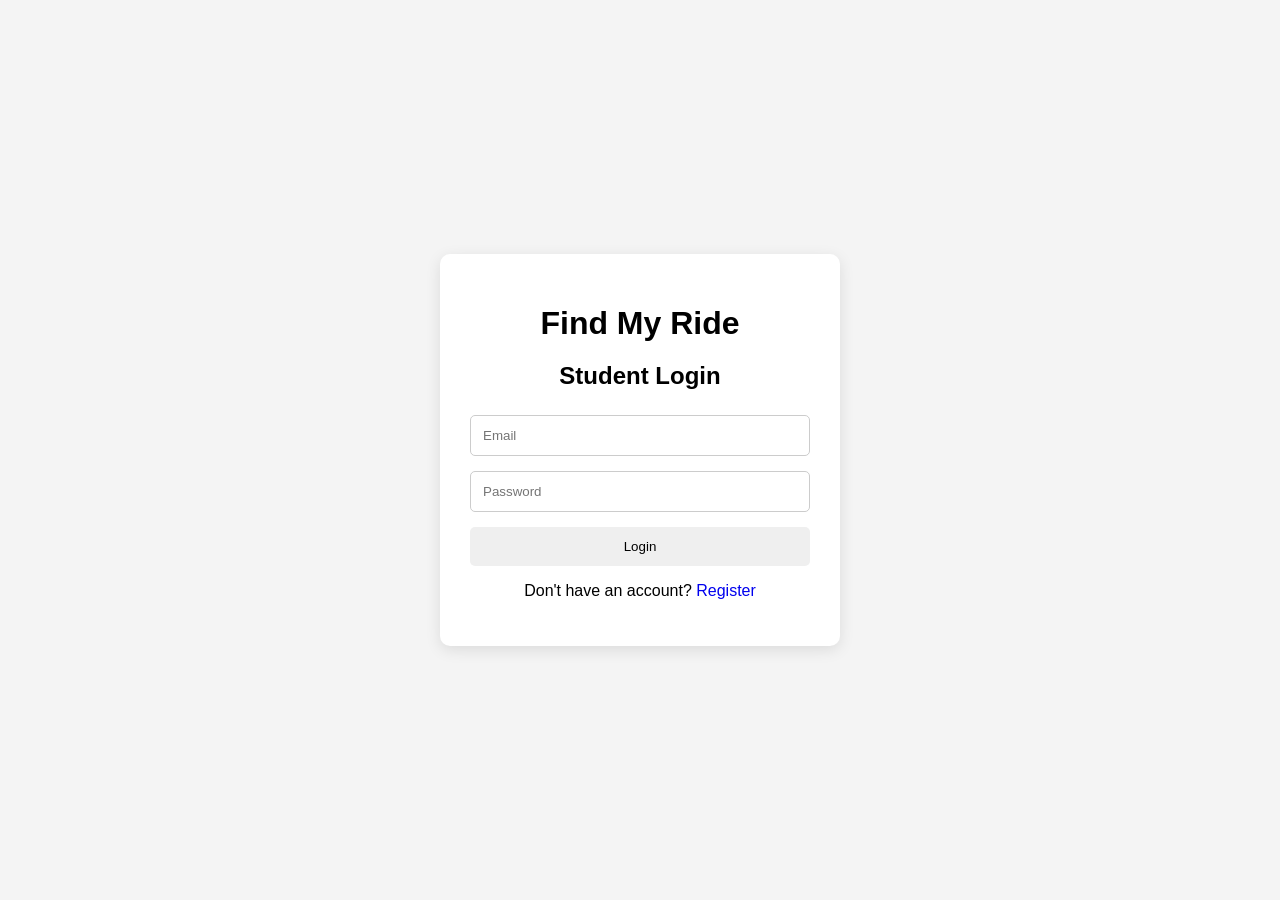
==== frontend/index.html @ b3ebacd4 "finished the frontend image and k8s" ====
<!DOCTYPE html>
<html lang="en">
<head>
    <meta charset="UTF-8">
    <meta name="viewport" content="width=device-width, initial-scale=1.0">

    <title>Find My Ride - Login</title>

    <link rel="stylesheet" href="css/style.css">
</head>

<body>

    <div class="container">

        <h1>Find My Ride</h1>

        <h2>Student Login</h2>

        <form id="loginForm">

            <input
                type="email"
                id="email"
                placeholder="Email"
                required
            >

            <input
                type="password"
                id="password"
                placeholder="Password"
                required
            >

            <button type="submit">
                Login
            </button>

        </form>

        <p id="message"></p>

        <p>
            Don't have an account?
            <a href="register.html">Register</a>
        </p>

    </div>

    <script src="js/auth.js"></script>

</body>
</html>
---- frontend/css/style.css ----
* {
    box-sizing: border-box;
}

body {
    margin: 0;
    font-family: Arial, sans-serif;
    background: #f4f4f4;

    display: flex;
    justify-content: center;
    align-items: center;

    min-height: 100vh;
}

.container {
    width: 400px;
    background: white;

    padding: 30px;
    border-radius: 10px;

    box-shadow: 0 4px 15px rgba(0, 0, 0, 0.1);

    text-align: center;
}

h1 {
    margin-bottom: 10px;
}

h2 {
    margin-bottom: 25px;
}

input {
    width: 100%;

    padding: 12px;
    margin-bottom: 15px;

    border: 1px solid #ccc;
    border-radius: 5px;
}

button {
    width: 100%;

    padding: 12px;

    border: none;
    border-radius: 5px;

    cursor: pointer;
}

button:hover {
    opacity: 0.9;
}

a {
    text-decoration: none;
}
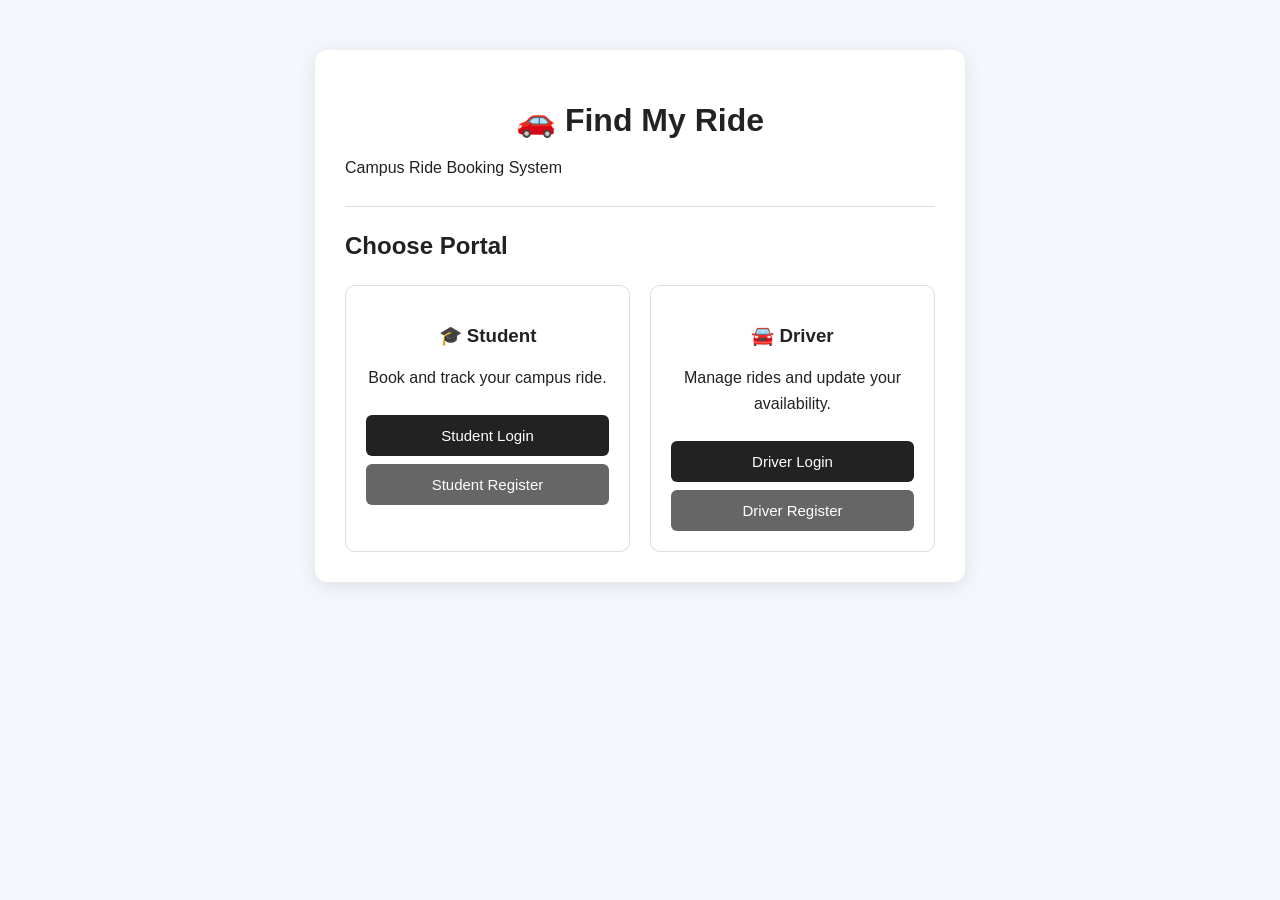
==== commit f2c0e954: "updated the frontend" ====
--- a/frontend/index.html
+++ b/frontend/index.html
@@ -3,52 +3,53 @@
 <head>
     <meta charset="UTF-8">
     <meta name="viewport" content="width=device-width, initial-scale=1.0">
-
-    <title>Find My Ride - Login</title>
-
+    <title>Find My Ride</title>
     <link rel="stylesheet" href="css/style.css">
 </head>
 
 <body>
 
-    <div class="container">
+<div class="container">
 
-        <h1>Find My Ride</h1>
+    <h1>🚗 Find My Ride</h1>
 
-        <h2>Student Login</h2>
+    <p>Campus Ride Booking System</p>
 
-        <form id="loginForm">
+    <hr>
 
-            <input
-                type="email"
-                id="email"
-                placeholder="Email"
-                required
-            >
+    <h2>Choose Portal</h2>
 
-            <input
-                type="password"
-                id="password"
-                placeholder="Password"
-                required
-            >
+    <div class="portal-container">
 
-            <button type="submit">
-                Login
-            </button>
+        <div class="portal-card">
+            <h3>🎓 Student</h3>
+            <p>Book and track your campus ride.</p>
 
-        </form>
+            <a href="login.html">
+                <button>Student Login</button>
+            </a>
 
-        <p id="message"></p>
+            <a href="register.html">
+                <button class="secondary">Student Register</button>
+            </a>
+        </div>
 
-        <p>
-            Don't have an account?
-            <a href="register.html">Register</a>
-        </p>
+        <div class="portal-card">
+            <h3>🚘 Driver</h3>
+            <p>Manage rides and update your availability.</p>
+
+            <a href="driver-login.html">
+                <button>Driver Login</button>
+            </a>
+
+            <a href="driver-register.html">
+                <button class="secondary">Driver Register</button>
+            </a>
+        </div>
 
     </div>
 
-    <script src="js/auth.js"></script>
+</div>
 
 </body>
 </html>
--- a/frontend/css/style.css
+++ b/frontend/css/style.css
@@ -4,61 +4,173 @@
 
 body {
     margin: 0;
+    padding: 0;
+
     font-family: Arial, sans-serif;
-    background: #f4f4f4;
 
-    display: flex;
-    justify-content: center;
-    align-items: center;
+    background: #f4f7fb;
 
-    min-height: 100vh;
+    color: #222;
 }
 
 .container {
-    width: 400px;
+    width: 90%;
+    max-width: 650px;
+
+    margin: 50px auto;
+
+    padding: 30px;
+
     background: white;
 
-    padding: 30px;
+    border-radius: 12px;
+
+    box-shadow:
+        0 4px 20px rgba(0, 0, 0, 0.1);
+}
+
+h1 {
+    text-align: center;
+    margin-bottom: 10px;
+}
+
+h2 {
+    margin-top: 25px;
+}
+
+p {
+    line-height: 1.6;
+}
+
+form {
+    display: flex;
+
+    flex-direction: column;
+
+    gap: 12px;
+}
+
+label {
+    font-weight: bold;
+}
+
+input {
+    padding: 12px;
+
+    border: 1px solid #ccc;
+
+    border-radius: 6px;
+
+    font-size: 15px;
+}
+
+input:focus {
+    outline: none;
+
+    border-color: #333;
+}
+
+button {
+    padding: 12px 18px;
+
+    border: none;
+
+    border-radius: 6px;
+
+    background: #222;
+
+    color: white;
+
+    font-size: 15px;
+
+    cursor: pointer;
+
+    margin-top: 8px;
+}
+
+button:hover {
+    opacity: 0.85;
+}
+
+.secondary {
+    background: #666;
+}
+
+.danger {
+    background: #a00;
+}
+
+a {
+    color: #222;
+
+    font-weight: bold;
+}
+
+hr {
+    margin: 25px 0;
+
+    border: none;
+
+    border-top: 1px solid #ddd;
+}
+
+.portal-container {
+    display: flex;
+
+    gap: 20px;
+
+    margin-top: 25px;
+}
+
+.portal-card {
+    flex: 1;
+
+    padding: 20px;
+
+    border: 1px solid #ddd;
+
     border-radius: 10px;
-
-    box-shadow: 0 4px 15px rgba(0, 0, 0, 0.1);
 
     text-align: center;
 }
 
-h1 {
-    margin-bottom: 10px;
+.portal-card button {
+    width: 100%;
 }
 
-h2 {
-    margin-bottom: 25px;
+.ride-card {
+    margin-top: 20px;
+
+    padding: 20px;
+
+    border-radius: 10px;
+
+    background: #f1f1f1;
+
+    border: 1px solid #ddd;
 }
 
-input {
-    width: 100%;
+#message,
+#driverMessage,
+#rideMessage,
+#availabilityMessage {
+    font-weight: bold;
 
-    padding: 12px;
-    margin-bottom: 15px;
-
-    border: 1px solid #ccc;
-    border-radius: 5px;
+    margin-top: 15px;
 }
 
-button {
-    width: 100%;
+@media (max-width: 600px) {
 
-    padding: 12px;
+    .container {
+        width: 95%;
 
-    border: none;
-    border-radius: 5px;
+        padding: 20px;
 
-    cursor: pointer;
-}
+        margin: 20px auto;
+    }
 
-button:hover {
-    opacity: 0.9;
-}
+    .portal-container {
+        flex-direction: column;
+    }
 
-a {
-    text-decoration: none;
 }
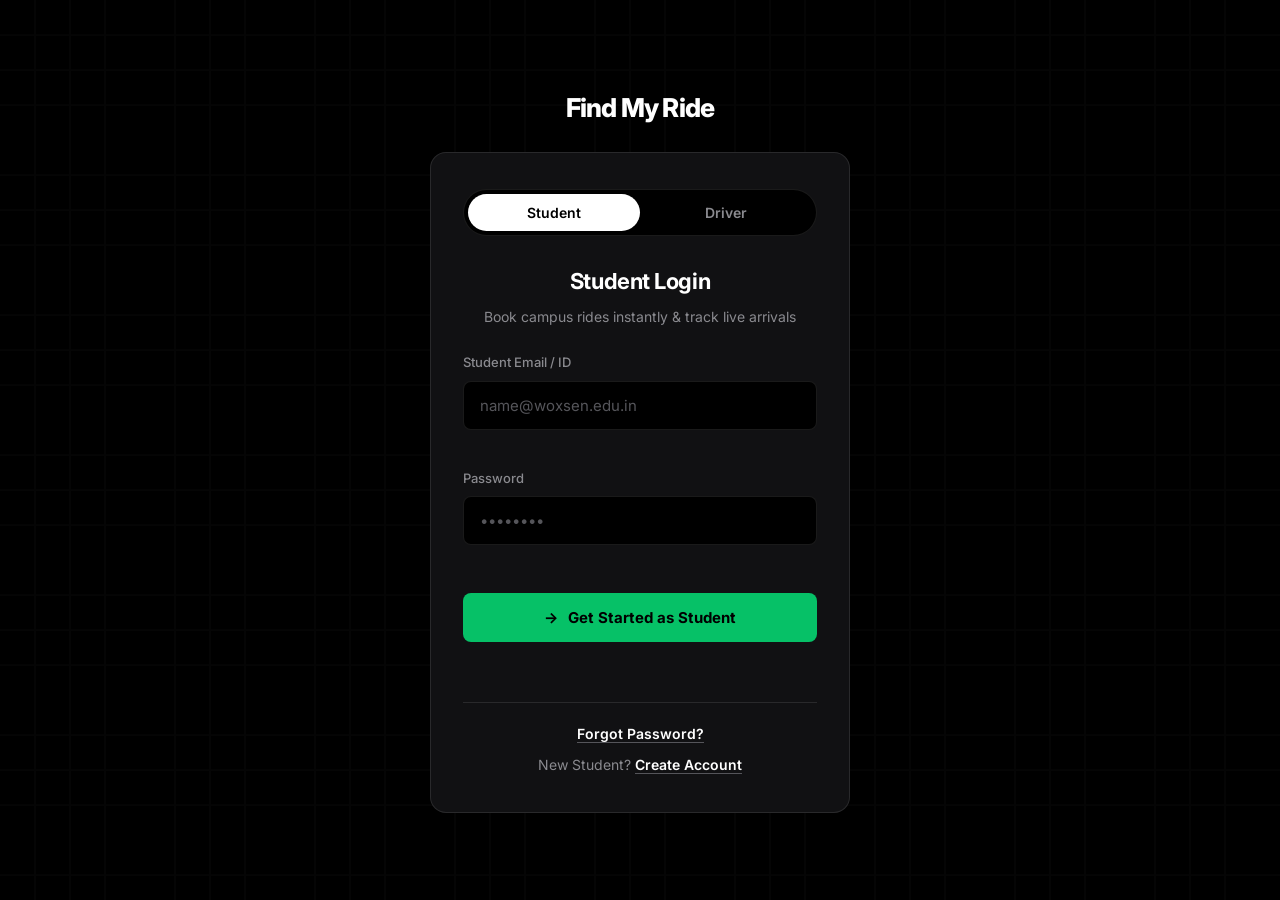
==== commit df04ccb3: "Update Find My Ride codebase: cleaned comments, enhanced UI and backend API" ====
--- a/frontend/index.html
+++ b/frontend/index.html
@@ -1,55 +1,80 @@
 <!DOCTYPE html>
 <html lang="en">
+
 <head>
     <meta charset="UTF-8">
     <meta name="viewport" content="width=device-width, initial-scale=1.0">
-    <title>Find My Ride</title>
+    <title>Find My Ride — Unified Campus Ride Portal</title>
     <link rel="stylesheet" href="css/style.css">
 </head>
 
-<body>
+<body class="unified-portal-body">
 
-<div class="container">
+    <!-- High-Contrast Night City Vector Map Overlay -->
+    <div class="city-map-overlay"></div>
 
-    <h1>🚗 Find My Ride</h1>
+    <!-- BRAND LOGO HEADER -->
+    <header class="portal-brand-header">
+        <a href="index.html" class="brand-logo">
+            <span>Find My Ride</span>
+        </a>
+    </header>
 
-    <p>Campus Ride Booking System</p>
+    <!-- UNIFIED LOGIN CARD -->
+    <main class="unified-auth-card">
 
-    <hr>
-
-    <h2>Choose Portal</h2>
-
-    <div class="portal-container">
-
-        <div class="portal-card">
-            <h3>🎓 Student</h3>
-            <p>Book and track your campus ride.</p>
-
-            <a href="login.html">
-                <button>Student Login</button>
-            </a>
-
-            <a href="register.html">
-                <button class="secondary">Student Register</button>
-            </a>
+        <!-- Segmented Role Controller (Student | Driver) -->
+        <div class="segmented-control-wrapper" id="segmentedTrack">
+            <div class="pill-highlight" id="pillHighlight"></div>
+            <button type="button" class="role-btn active" id="btnRoleStudent" onclick="switchPortalRole('student')">
+                Student
+            </button>
+            <button type="button" class="role-btn" id="btnRoleDriver" onclick="switchPortalRole('driver')">
+                Driver
+            </button>
         </div>
 
-        <div class="portal-card">
-            <h3>🚘 Driver</h3>
-            <p>Manage rides and update your availability.</p>
-
-            <a href="driver-login.html">
-                <button>Driver Login</button>
-            </a>
-
-            <a href="driver-register.html">
-                <button class="secondary">Driver Register</button>
-            </a>
+        <!-- DYNAMIC CARD HEADER -->
+        <div class="portal-card-header">
+            <h1 id="portalTitle">Student Login</h1>
+            <p id="portalSubtitle">Book campus rides instantly & track live arrivals</p>
         </div>
 
-    </div>
+        <!-- DYNAMIC UNIFIED LOGIN FORM -->
+        <form id="unifiedLoginForm">
+            <div class="form-group-uber">
+                <label for="loginUsername" id="userLabel">Student Email / ID</label>
+                <input type="text" id="loginUsername" class="input-uber" placeholder="name@woxsen.edu.in" required autocomplete="username">
+            </div>
 
-</div>
+            <div class="form-group-uber">
+                <label for="loginPassword" id="passLabel">Password</label>
+                <input type="password" id="loginPassword" class="input-uber" placeholder="••••••••" required autocomplete="current-password">
+            </div>
 
+            <button type="submit" id="submitBtn" class="btn-rapido">
+                <span id="submitIcon">→</span>
+                <span id="submitBtnText">Get Started as Student</span>
+            </button>
+        </form>
+
+        <div id="portalMessage" class="form-status-msg"></div>
+
+        <!-- FOOTER LINKS -->
+        <div class="portal-card-footer">
+            <p style="margin-bottom: 8px;">
+                <a href="#" onclick="toast('Please contact campus admin to reset your credentials', 'info'); return false;">Forgot Password?</a>
+            </p>
+            <p id="signupLinkText">
+                New Student? <a href="register.html">Create Account</a>
+            </p>
+        </div>
+
+    </main>
+
+    <script src="js/config.js"></script>
+    <script src="js/app.js"></script>
+    <script src="js/auth.js"></script>
 </body>
+
 </html>
--- a/frontend/css/style.css
+++ b/frontend/css/style.css
@@ -1,176 +1,1164 @@
+@import url('https://fonts.googleapis.com/css2?family=Inter:wght@400;500;600;700;800&display=swap');
+
+:root {
+    
+    --bg-primary: #000000;
+    --bg-secondary: #111113;
+    --bg-card: #111113;
+    --bg-card-hover: #17171a;
+    --bg-input: #000000;
+
+    
+    --border-color: rgba(255, 255, 255, 0.1);
+    --border-highlight: rgba(255, 255, 255, 0.28);
+
+    
+    --accent-primary: #06c167;
+    --accent-primary-hover: #05a85a;
+    --accent-ink: #000000;
+
+    
+    --status-pending: #d97706;
+    --status-accepted: #06c167;
+    --status-completed: #10b981;
+    --status-cancelled: #ef4444;
+
+    
+    --text-main: #ffffff;
+    --text-muted: #8a8a8f;
+    --text-dim: #55555a;
+
+    --font-heading: 'Inter', -apple-system, BlinkMacSystemFont, "Segoe UI", Roboto, sans-serif;
+    --font-body: 'Inter', -apple-system, BlinkMacSystemFont, "Segoe UI", Roboto, sans-serif;
+
+    --radius-sm: 8px;
+    --radius-md: 12px;
+    --radius-lg: 16px;
+    --radius-full: 9999px;
+
+    
+    --shadow-card: none;
+    --backdrop-blur: none;
+}
+
 * {
     box-sizing: border-box;
-}
-
-body {
     margin: 0;
     padding: 0;
-
-    font-family: Arial, sans-serif;
-
-    background: #f4f7fb;
-
-    color: #222;
+    box-shadow: none !important;
+    text-shadow: none !important;
+}
+
+body {
+    font-family: var(--font-body);
+    background-color: var(--bg-primary);
+    color: var(--text-main);
+    min-height: 100vh;
+    line-height: 1.6;
+    overflow-x: hidden;
+    -webkit-font-smoothing: antialiased;
+}
+
+::-webkit-scrollbar {
+    width: 6px;
+    height: 6px;
+}
+
+::-webkit-scrollbar-track {
+    background: var(--bg-primary);
+}
+
+::-webkit-scrollbar-thumb {
+    background: rgba(255, 255, 255, 0.15);
+    border-radius: var(--radius-full);
+}
+
+::-webkit-scrollbar-thumb:hover {
+    background: rgba(255, 255, 255, 0.3);
+}
+
+h1, h2, h3, h4, h5, h6 {
+    font-family: var(--font-heading);
+    font-weight: 700;
+    letter-spacing: -0.02em;
+    color: var(--text-main);
+}
+
+a {
+    color: var(--text-main);
+    text-decoration: none;
+}
+
+*:focus-visible {
+    outline: 2px solid var(--accent-primary);
+    outline-offset: 2px;
+}
+
+.navbar {
+    width: 100%;
+    padding: 18px 40px;
+    background: var(--bg-primary);
+    border-bottom: 1px solid var(--border-color);
+    position: sticky;
+    top: 0;
+    z-index: 1000;
+    display: flex;
+    justify-content: space-between;
+    align-items: center;
+}
+
+.navbar .logo,
+.navbar .brand {
+    font-family: var(--font-heading);
+    font-size: 20px;
+    font-weight: 800;
+    color: var(--text-main);
+    letter-spacing: -0.03em;
+    cursor: pointer;
+}
+
+.nav-actions {
+    display: flex;
+    align-items: center;
+    gap: 16px;
+}
+
+.user-badge {
+    background: var(--bg-secondary);
+    border: 1px solid var(--border-color);
+    padding: 8px 16px;
+    border-radius: var(--radius-full);
+    font-size: 13px;
+    font-weight: 500;
+    color: var(--text-muted);
+}
+
+.user-badge strong {
+    color: var(--text-main);
 }
 
 .container {
-    width: 90%;
-    max-width: 650px;
-
-    margin: 50px auto;
-
-    padding: 30px;
-
-    background: white;
-
+    width: 92%;
+    max-width: 1200px;
+    margin: 36px auto 64px;
+}
+
+.dashboard-container {
+    width: 94%;
+    max-width: 1280px;
+    margin: 36px auto 64px;
+}
+
+.dashboard-header {
+    display: flex;
+    justify-content: space-between;
+    align-items: center;
+    margin-bottom: 32px;
+    flex-wrap: wrap;
+    gap: 20px;
+}
+
+.dashboard-card,
+.portal-card,
+.auth-card {
+    background: var(--bg-secondary);
+    border: 1px solid var(--border-color);
+    border-radius: var(--radius-lg);
+    padding: 32px;
+    margin-bottom: 24px;
+    transition: border-color 0.2s ease;
+}
+
+.dashboard-card:hover,
+.portal-card:hover {
+    border-color: var(--border-highlight);
+}
+
+.section-header {
+    display: flex;
+    justify-content: space-between;
+    align-items: center;
+    margin-bottom: 20px;
+    gap: 16px;
+    flex-wrap: wrap;
+}
+
+.section-header h2 {
+    font-size: 20px;
+    font-weight: 700;
+}
+
+.section-header .subtitle {
+    font-size: 14px;
+    color: var(--text-muted);
+    font-weight: 400;
+}
+
+form {
+    display: flex;
+    flex-direction: column;
+    gap: 18px;
+    text-align: left;
+}
+
+.form-group {
+    display: flex;
+    flex-direction: column;
+    gap: 8px;
+}
+
+label {
+    font-size: 13px;
+    font-weight: 500;
+    color: var(--text-muted);
+}
+
+input,
+select,
+textarea {
+    width: 100%;
+    padding: 14px 16px;
+    background: var(--bg-primary);
+    border: 1px solid var(--border-color);
+    border-radius: var(--radius-sm);
+    font-family: var(--font-body);
+    font-size: 15px;
+    font-weight: 400;
+    color: var(--text-main);
+    transition: border-color 0.2s ease;
+}
+
+input:focus,
+select:focus,
+textarea:focus {
+    outline: none;
+    border-color: var(--accent-primary);
+}
+
+select {
+    cursor: pointer;
+    appearance: none;
+    background-image: url("data:image/svg+xml,%3Csvg xmlns='http://www.w3.org/2000/svg' fill='none' viewBox='0 0 24 24' stroke='%238a8a8f'%3E%3Cpath stroke-linecap='round' stroke-linejoin='round' stroke-width='2' d='M19 9l-7 7-7-7'%3E%3C/path%3E%3C/svg%3E");
+    background-repeat: no-repeat;
+    background-position: right 14px center;
+    background-size: 18px;
+    padding-right: 40px;
+}
+
+select option {
+    background-color: var(--bg-secondary);
+    color: var(--text-main);
+}
+
+textarea {
+    resize: vertical;
+    min-height: 90px;
+}
+
+.input-row {
+    display: grid;
+    grid-template-columns: 1fr 1fr;
+    gap: 16px;
+}
+
+button,
+.btn {
+    display: inline-flex;
+    align-items: center;
+    justify-content: center;
+    gap: 10px;
+    padding: 14px 24px;
+    border: none;
+    border-radius: var(--radius-sm);
+    font-family: var(--font-body);
+    font-size: 15px;
+    font-weight: 700;
+    cursor: pointer;
+    background: var(--accent-primary);
+    color: var(--accent-ink);
+    transition: opacity 0.15s ease;
+    text-decoration: none;
+}
+
+button:hover,
+.btn:hover {
+    opacity: 0.9;
+}
+
+button.primary,
+.btn.primary,
+.btn-rapido {
+    background: var(--accent-primary);
+    color: var(--accent-ink);
+    border: none;
+    font-weight: 700;
+}
+
+button.secondary,
+.btn.secondary {
+    background: transparent;
+    color: var(--text-main);
+    border: 1px solid var(--border-color);
+}
+
+button.secondary:hover,
+.btn.secondary:hover {
+    background: var(--bg-card-hover);
+    border-color: var(--border-highlight);
+}
+
+button.danger,
+.btn.danger {
+    background: transparent;
+    color: var(--status-cancelled);
+    border: 1px solid rgba(239, 68, 68, 0.3);
+}
+
+button.danger:hover,
+.btn.danger:hover {
+    background: rgba(239, 68, 68, 0.1);
+}
+
+button.success,
+.btn.success {
+    background: var(--accent-primary);
+    color: var(--accent-ink);
+}
+
+.small-button,
+button.small-button {
+    padding: 8px 16px;
+    font-size: 13px;
+    border-radius: var(--radius-sm);
+}
+
+.button-row {
+    display: flex;
+    gap: 12px;
+    flex-wrap: wrap;
+}
+
+.preset-section {
+    margin: 16px 0 20px;
+}
+
+.location-presets {
+    display: flex;
+    flex-wrap: wrap;
+    gap: 8px;
+}
+
+.preset-btn {
+    padding: 8px 16px;
+    background: var(--bg-primary);
+    border: 1px solid var(--border-color);
+    border-radius: var(--radius-full);
+    font-size: 13px;
+    font-weight: 500;
+    color: var(--text-muted);
+    cursor: pointer;
+    transition: border-color 0.2s ease, color 0.2s ease;
+}
+
+.preset-btn:hover {
+    border-color: var(--border-highlight);
+    color: var(--text-main);
+}
+
+.preset-btn.active {
+    background: var(--text-main);
+    color: var(--bg-primary);
+    border-color: var(--text-main);
+}
+
+.map-wrapper {
+    position: relative;
+    border-radius: var(--radius-md);
+    overflow: hidden;
+    border: 1px solid var(--border-color);
+    margin-top: 16px;
+}
+
+#leafletMap,
+#driverMap,
+#bookingMap,
+#activeRideMap {
+    width: 100%;
+    height: 360px;
+    background: #000000;
+    z-index: 1;
+}
+
+.leaflet-tile-pane {
+    filter: brightness(0.55) invert(1) contrast(3.2) hue-rotate(200deg) saturate(0.2) brightness(0.65);
+}
+
+.map-overlay-info {
+    position: absolute;
+    bottom: 12px;
+    left: 12px;
+    right: 12px;
+    z-index: 1000;
+    background: #000000;
+    border: 1px solid var(--border-color);
+    padding: 12px 18px;
+    border-radius: var(--radius-sm);
+    display: flex;
+    justify-content: space-between;
+    align-items: center;
+    font-size: 13px;
+    color: var(--text-muted);
+}
+
+.map-overlay-info strong {
+    color: var(--text-main);
+}
+
+.status-badge {
+    display: inline-flex;
+    align-items: center;
+    padding: 6px 14px;
+    border-radius: var(--radius-full);
+    font-size: 12px;
+    font-weight: 600;
+    letter-spacing: 0.03em;
+    border: 1px solid var(--border-color);
+    color: var(--text-muted);
+    background: var(--bg-primary);
+}
+
+.badge-pending {
+    color: var(--status-pending);
+    border-color: rgba(217, 119, 6, 0.35);
+    background: rgba(217, 119, 6, 0.08);
+}
+
+.badge-accepted,
+.badge-started {
+    color: var(--accent-primary);
+    border-color: rgba(6, 193, 103, 0.35);
+    background: rgba(6, 193, 103, 0.08);
+}
+
+.badge-completed {
+    color: var(--status-completed);
+    border-color: rgba(16, 185, 129, 0.35);
+    background: rgba(16, 185, 129, 0.08);
+}
+
+.badge-cancelled {
+    color: var(--status-cancelled);
+    border-color: rgba(239, 68, 68, 0.35);
+    background: rgba(239, 68, 68, 0.08);
+}
+
+.ride-card {
+    background: var(--bg-secondary);
+    border: 1px solid var(--border-color);
+    border-radius: var(--radius-md);
+    padding: 24px;
+    margin-top: 16px;
+    transition: border-color 0.2s ease;
+}
+
+.ride-card:hover {
+    border-color: var(--border-highlight);
+}
+
+.ride-card.active-ride-card {
+    border-color: var(--border-highlight);
+}
+
+.ride-header {
+    display: flex;
+    justify-content: space-between;
+    align-items: center;
+    margin-bottom: 16px;
+    padding-bottom: 14px;
+    border-bottom: 1px solid var(--border-color);
+}
+
+.ride-header h3 {
+    font-size: 18px;
+    font-weight: 700;
+}
+
+.route-flow {
+    display: flex;
+    flex-direction: column;
+    gap: 14px;
+    margin: 16px 0;
+}
+
+.route-step {
+    display: flex;
+    align-items: center;
+    gap: 12px;
+}
+
+.route-label {
+    font-size: 12px;
+    font-weight: 600;
+    color: var(--text-muted);
+    min-width: 90px;
+    text-transform: uppercase;
+    letter-spacing: 0.04em;
+}
+
+.route-details strong {
+    font-size: 15px;
+    color: var(--text-main);
+    font-weight: 600;
+}
+
+.driver-info-box {
+    background: var(--bg-primary);
+    border: 1px solid var(--border-color);
+    border-radius: var(--radius-sm);
+    padding: 18px;
+    margin-top: 16px;
+    display: grid;
+    grid-template-columns: repeat(auto-fit, minmax(180px, 1fr));
+    gap: 14px;
+}
+
+.driver-info-box p {
+    font-size: 14px;
+    color: var(--text-muted);
+}
+
+.driver-info-box strong {
+    color: var(--text-main);
+    display: block;
+    font-size: 12px;
+    text-transform: uppercase;
+    letter-spacing: 0.03em;
+    margin-bottom: 2px;
+}
+
+.empty-state {
+    text-align: center;
+    padding: 48px 24px;
+    color: var(--text-muted);
+}
+
+.empty-state h3 {
+    font-size: 18px;
+    color: var(--text-main);
+    margin-bottom: 8px;
+}
+
+.filter-row {
+    display: flex;
+    gap: 12px;
+    margin-bottom: 24px;
+    flex-wrap: wrap;
+}
+
+.filter-row select,
+.filter-row input {
+    flex: 1;
+    min-width: 160px;
+}
+
+.profile-grid {
+    display: grid;
+    grid-template-columns: repeat(auto-fit, minmax(200px, 1fr));
+    gap: 16px;
+}
+
+.profile-stat {
+    background: var(--bg-primary);
+    border: 1px solid var(--border-color);
+    padding: 16px 20px;
+    border-radius: var(--radius-sm);
+}
+
+.profile-stat strong {
+    font-size: 12px;
+    color: var(--text-muted);
+    display: block;
+    text-transform: uppercase;
+    letter-spacing: 0.03em;
+    margin-bottom: 4px;
+}
+
+.profile-stat p {
+    font-size: 16px;
+    font-weight: 600;
+    color: var(--text-main);
+}
+
+.switch-label {
+    display: inline-flex;
+    align-items: center;
+    gap: 14px;
+    cursor: pointer;
+    font-weight: 600;
+    font-size: 15px;
+}
+
+.switch {
+    position: relative;
+    display: inline-block;
+    width: 52px;
+    height: 28px;
+}
+
+.switch input {
+    opacity: 0;
+    width: 0;
+    height: 0;
+}
+
+.slider {
+    position: absolute;
+    cursor: pointer;
+    top: 0;
+    left: 0;
+    right: 0;
+    bottom: 0;
+    background-color: var(--bg-primary);
+    transition: .25s;
+    border-radius: 34px;
+    border: 1px solid var(--border-color);
+}
+
+.slider:before {
+    position: absolute;
+    content: "";
+    height: 20px;
+    width: 20px;
+    left: 3px;
+    bottom: 3px;
+    background-color: var(--text-muted);
+    transition: .25s;
+    border-radius: 50%;
+}
+
+input:checked + .slider {
+    background-color: var(--bg-primary);
+    border-color: var(--accent-primary);
+}
+
+input:checked + .slider:before {
+    transform: translateX(24px);
+    background-color: var(--accent-primary);
+}
+
+.toast-stack {
+    position: fixed;
+    bottom: 24px;
+    right: 24px;
+    z-index: 9999;
+    display: flex;
+    flex-direction: column;
+    gap: 10px;
+    pointer-events: none;
+}
+
+.toast {
+    background: var(--bg-secondary);
+    border: 1px solid var(--border-color);
+    padding: 14px 20px;
+    border-radius: var(--radius-sm);
+    color: var(--text-main);
+    font-size: 14px;
+    font-weight: 500;
+    display: flex;
+    align-items: center;
+    gap: 12px;
+    min-width: 280px;
+    max-width: 420px;
+    pointer-events: auto;
+}
+
+.toast-dot {
+    width: 8px;
+    height: 8px;
+    border-radius: 50%;
+    background: var(--text-muted);
+}
+
+.toast-dot.success {
+    background: var(--accent-primary);
+}
+
+.toast-dot.error {
+    background: var(--status-cancelled);
+}
+
+.unified-portal-body {
+    background-color: var(--bg-primary);
+    min-height: 100vh;
+    display: flex;
+    flex-direction: column;
+    justify-content: center;
+    align-items: center;
+    position: relative;
+    overflow-x: hidden;
+}
+
+.city-map-overlay {
+    position: fixed;
+    top: 0;
+    left: 0;
+    width: 100vw;
+    height: 100vh;
+    background-image: url("data:image/svg+xml,%3Csvg xmlns='http://www.w3.org/2000/svg' width='120' height='120' viewBox='0 0 120 120'%3E%3Cpath d='M0 30h120M0 60h120M0 90h120M30 0v120M60 0v120M90 0v120' stroke='rgba(255,255,255,0.02)' stroke-width='1.5' fill='none'/%3E%3C/svg%3E");
+    background-size: 140px 140px;
+    z-index: 1;
+    pointer-events: none;
+}
+
+.portal-brand-header {
+    position: relative;
+    z-index: 10;
+    margin-bottom: 24px;
+    text-align: center;
+}
+
+.portal-brand-header .brand-logo {
+    display: inline-flex;
+    align-items: center;
+    font-family: var(--font-heading);
+    font-size: 26px;
+    font-weight: 800;
+    color: var(--text-main);
+    letter-spacing: -0.03em;
+}
+
+.unified-auth-card {
+    position: relative;
+    z-index: 10;
+    width: 100%;
+    max-width: 420px;
+    background: var(--bg-secondary);
+    border: 1px solid var(--border-color);
+    border-radius: var(--radius-lg);
+    padding: 36px 32px;
+}
+
+.segmented-control-wrapper {
+    background: var(--bg-primary);
+    border: 1px solid var(--border-color);
+    border-radius: var(--radius-full);
+    padding: 4px;
+    display: grid;
+    grid-template-columns: 1fr 1fr;
+    position: relative;
+    margin-bottom: 28px;
+}
+
+.segmented-control-wrapper .pill-highlight {
+    position: absolute;
+    top: 4px;
+    bottom: 4px;
+    left: 4px;
+    width: calc(50% - 4px);
+    background: var(--text-main);
+    border-radius: var(--radius-full);
+    transition: transform 0.25s cubic-bezier(0.4, 0, 0.2, 1);
+}
+
+.segmented-control-wrapper.driver-active .pill-highlight {
+    transform: translateX(100%);
+}
+
+.segmented-control-wrapper .role-btn {
+    position: relative;
+    z-index: 2;
+    background: transparent;
+    border: none;
+    outline: none;
+    color: var(--text-muted);
+    font-family: var(--font-heading);
+    font-size: 14px;
+    font-weight: 600;
+    padding: 10px 16px;
+    border-radius: var(--radius-full);
+    cursor: pointer;
+    display: flex;
+    align-items: center;
+    justify-content: center;
+    transition: color 0.25s ease;
+}
+
+.segmented-control-wrapper .role-btn.active {
+    color: var(--bg-primary);
+}
+
+.portal-card-header {
+    text-align: center;
+    margin-bottom: 24px;
+}
+
+.portal-card-header h1 {
+    font-size: 22px;
+    font-weight: 700;
+    color: var(--text-main);
+    margin-bottom: 6px;
+}
+
+.portal-card-header p {
+    font-size: 14px;
+    color: var(--text-muted);
+}
+
+.form-group-uber {
+    margin-bottom: 20px;
+}
+
+.form-group-uber label {
+    display: block;
+    font-size: 13px;
+    font-weight: 500;
+    color: var(--text-muted);
+    margin-bottom: 8px;
+}
+
+.input-uber {
+    width: 100%;
+    background: var(--bg-primary);
+    border: 1px solid var(--border-color);
+    border-radius: var(--radius-sm);
+    padding: 14px 16px;
+    font-family: var(--font-body);
+    font-size: 15px;
+    font-weight: 400;
+    color: var(--text-main);
+    transition: border-color 0.2s ease;
+    outline: none;
+}
+
+.input-uber::placeholder {
+    color: var(--text-dim);
+}
+
+.input-uber:focus {
+    border-color: var(--accent-primary);
+}
+
+.btn-rapido {
+    width: 100%;
+    background: var(--accent-primary);
+    color: var(--accent-ink);
+    font-family: var(--font-heading);
+    font-size: 15px;
+    font-weight: 700;
+    padding: 15px 24px;
+    border: none;
+    border-radius: var(--radius-sm);
+    cursor: pointer;
+    display: flex;
+    align-items: center;
+    justify-content: center;
+    gap: 10px;
+    transition: opacity 0.15s ease;
+    margin-top: 10px;
+}
+
+.btn-rapido:hover {
+    opacity: 0.9;
+}
+
+.portal-card-footer {
+    margin-top: 24px;
+    padding-top: 20px;
+    border-top: 1px solid var(--border-color);
+    text-align: center;
+    font-size: 14px;
+    color: var(--text-muted);
+}
+
+.portal-card-footer a {
+    color: var(--text-main);
+    font-weight: 600;
+    text-decoration: none;
+    border-bottom: 1px solid var(--text-dim);
+}
+
+.portal-card-footer a:hover {
+    border-color: var(--text-main);
+}
+
+.form-status-msg {
+    margin-top: 16px;
+    font-size: 14px;
+    font-weight: 600;
+    text-align: center;
+    min-height: 20px;
+}
+
+@media (max-width: 768px) {
+    .navbar {
+        padding: 16px 20px;
+    }
+
+    .dashboard-container {
+        width: 95%;
+        margin-top: 20px;
+    }
+
+    .dashboard-card,
+    .auth-card {
+        padding: 24px 20px;
+    }
+
+    .input-row {
+        grid-template-columns: 1fr;
+    }
+
+    .toast-stack {
+        left: 20px;
+        right: 20px;
+        bottom: 20px;
+    }
+
+    .toast {
+        min-width: unset;
+        width: 100%;
+    }
+}
+
+.ride-chat-section {
+    margin-top: 20px;
+    background: var(--bg-primary);
+    border: 1px solid var(--border-color);
+    border-radius: var(--radius-sm);
+    padding: 16px;
+}
+
+.ride-chat-header {
+    display: flex;
+    justify-content: space-between;
+    align-items: center;
+    padding-bottom: 10px;
+    margin-bottom: 12px;
+    border-bottom: 1px solid var(--border-color);
+}
+
+.ride-chat-header h4 {
+    font-size: 14px;
+    font-weight: 700;
+    color: var(--text-main);
+    text-transform: uppercase;
+    letter-spacing: 0.03em;
+}
+
+.chat-messages-container {
+    height: 180px;
+    overflow-y: auto;
+    display: flex;
+    flex-direction: column;
+    gap: 8px;
+    padding-right: 6px;
+    margin-bottom: 12px;
+}
+
+.chat-bubble {
+    max-width: 80%;
+    padding: 10px 14px;
     border-radius: 12px;
-
-    box-shadow:
-        0 4px 20px rgba(0, 0, 0, 0.1);
-}
-
-h1 {
-    text-align: center;
-    margin-bottom: 10px;
-}
-
-h2 {
-    margin-top: 25px;
-}
-
-p {
-    line-height: 1.6;
-}
-
-form {
-    display: flex;
-
+    font-size: 13px;
+    line-height: 1.4;
+    word-break: break-word;
+}
+
+.chat-bubble.mine {
+    align-self: flex-end;
+    background: var(--accent-primary);
+    color: var(--accent-ink);
+    border-bottom-right-radius: 2px;
+    font-weight: 500;
+}
+
+.chat-bubble.other {
+    align-self: flex-start;
+    background: var(--bg-secondary);
+    border: 1px solid var(--border-color);
+    color: var(--text-main);
+    border-bottom-left-radius: 2px;
+}
+
+.chat-bubble-sender {
+    font-size: 11px;
+    font-weight: 700;
+    margin-bottom: 3px;
+    opacity: 0.75;
+}
+
+.chat-bubble-time {
+    font-size: 10px;
+    opacity: 0.65;
+    margin-top: 4px;
+    text-align: right;
+}
+
+.chat-input-form {
+    display: flex;
+    gap: 8px;
+}
+
+.chat-input-form input {
+    flex: 1;
+    padding: 10px 14px;
+    font-size: 13px;
+    background: var(--bg-secondary);
+}
+
+.chat-input-form button {
+    padding: 10px 18px;
+    font-size: 13px;
+}
+
+.help-chatbot-fab {
+    position: fixed;
+    bottom: 24px;
+    right: 24px;
+    z-index: 9000;
+    background: var(--accent-primary);
+    color: var(--accent-ink);
+    border: none;
+    border-radius: var(--radius-full);
+    padding: 12px 22px;
+    font-family: var(--font-heading);
+    font-size: 14px;
+    font-weight: 700;
+    cursor: pointer;
+    display: flex;
+    align-items: center;
+    gap: 8px;
+    box-shadow: none;
+    transition: transform 0.15s ease, opacity 0.15s ease;
+}
+
+.help-chatbot-fab:hover {
+    opacity: 0.9;
+    transform: translateY(-2px);
+}
+
+.help-chatbot-window {
+    position: fixed;
+    bottom: 84px;
+    right: 24px;
+    width: 360px;
+    max-width: calc(100vw - 32px);
+    height: 480px;
+    background: var(--bg-secondary);
+    border: 1px solid var(--border-color);
+    border-radius: var(--radius-lg);
+    z-index: 9001;
+    display: flex;
     flex-direction: column;
-
+    overflow: hidden;
+}
+
+.help-chatbot-window.hidden {
+    display: none;
+}
+
+.help-bot-header {
+    padding: 16px 20px;
+    background: var(--bg-primary);
+    border-bottom: 1px solid var(--border-color);
+    display: flex;
+    justify-content: space-between;
+    align-items: center;
+}
+
+.help-bot-header h3 {
+    font-size: 15px;
+    font-weight: 700;
+}
+
+.help-bot-header button {
+    background: transparent;
+    border: none;
+    color: var(--text-muted);
+    font-size: 18px;
+    cursor: pointer;
+    padding: 4px;
+}
+
+.help-bot-header button:hover {
+    color: var(--text-main);
+}
+
+.help-bot-messages {
+    flex: 1;
+    padding: 16px;
+    overflow-y: auto;
+    display: flex;
+    flex-direction: column;
     gap: 12px;
 }
 
-label {
-    font-weight: bold;
-}
-
-input {
-    padding: 12px;
-
-    border: 1px solid #ccc;
-
-    border-radius: 6px;
-
-    font-size: 15px;
-}
-
-input:focus {
-    outline: none;
-
-    border-color: #333;
-}
-
-button {
-    padding: 12px 18px;
-
-    border: none;
-
-    border-radius: 6px;
-
-    background: #222;
-
-    color: white;
-
-    font-size: 15px;
-
+.help-bot-bubble {
+    max-width: 85%;
+    padding: 10px 14px;
+    border-radius: 12px;
+    font-size: 13px;
+    line-height: 1.45;
+}
+
+.help-bot-bubble.bot {
+    align-self: flex-start;
+    background: var(--bg-primary);
+    border: 1px solid var(--border-color);
+    color: var(--text-main);
+    border-bottom-left-radius: 2px;
+}
+
+.help-bot-bubble.user {
+    align-self: flex-end;
+    background: var(--accent-primary);
+    color: var(--accent-ink);
+    border-bottom-right-radius: 2px;
+    font-weight: 500;
+}
+
+.help-bot-chips {
+    padding: 8px 16px;
+    display: flex;
+    gap: 6px;
+    overflow-x: auto;
+    border-top: 1px solid var(--border-color);
+    background: var(--bg-primary);
+}
+
+.help-chip-btn {
+    white-space: nowrap;
+    padding: 5px 12px;
+    background: var(--bg-secondary);
+    border: 1px solid var(--border-color);
+    border-radius: var(--radius-full);
+    font-size: 11px;
+    color: var(--text-muted);
     cursor: pointer;
-
-    margin-top: 8px;
-}
-
-button:hover {
-    opacity: 0.85;
-}
-
-.secondary {
-    background: #666;
-}
-
-.danger {
-    background: #a00;
-}
-
-a {
-    color: #222;
-
-    font-weight: bold;
-}
-
-hr {
-    margin: 25px 0;
-
-    border: none;
-
-    border-top: 1px solid #ddd;
-}
-
-.portal-container {
-    display: flex;
-
-    gap: 20px;
-
-    margin-top: 25px;
-}
-
-.portal-card {
+}
+
+.help-chip-btn:hover {
+    border-color: var(--border-highlight);
+    color: var(--text-main);
+}
+
+.help-bot-input-form {
+    padding: 12px 16px;
+    background: var(--bg-primary);
+    border-top: 1px solid var(--border-color);
+    display: flex;
+    gap: 8px;
+}
+
+.help-bot-input-form input {
     flex: 1;
-
-    padding: 20px;
-
-    border: 1px solid #ddd;
-
-    border-radius: 10px;
-
-    text-align: center;
-}
-
-.portal-card button {
-    width: 100%;
-}
-
-.ride-card {
-    margin-top: 20px;
-
-    padding: 20px;
-
-    border-radius: 10px;
-
-    background: #f1f1f1;
-
-    border: 1px solid #ddd;
-}
-
-#message,
-#driverMessage,
-#rideMessage,
-#availabilityMessage {
-    font-weight: bold;
-
-    margin-top: 15px;
-}
-
-@media (max-width: 600px) {
-
-    .container {
-        width: 95%;
-
-        padding: 20px;
-
-        margin: 20px auto;
-    }
-
-    .portal-container {
-        flex-direction: column;
-    }
-
+    padding: 9px 12px;
+    font-size: 13px;
+    background: var(--bg-secondary);
+}
+
+.help-bot-input-form button {
+    padding: 9px 16px;
+    font-size: 13px;
 }
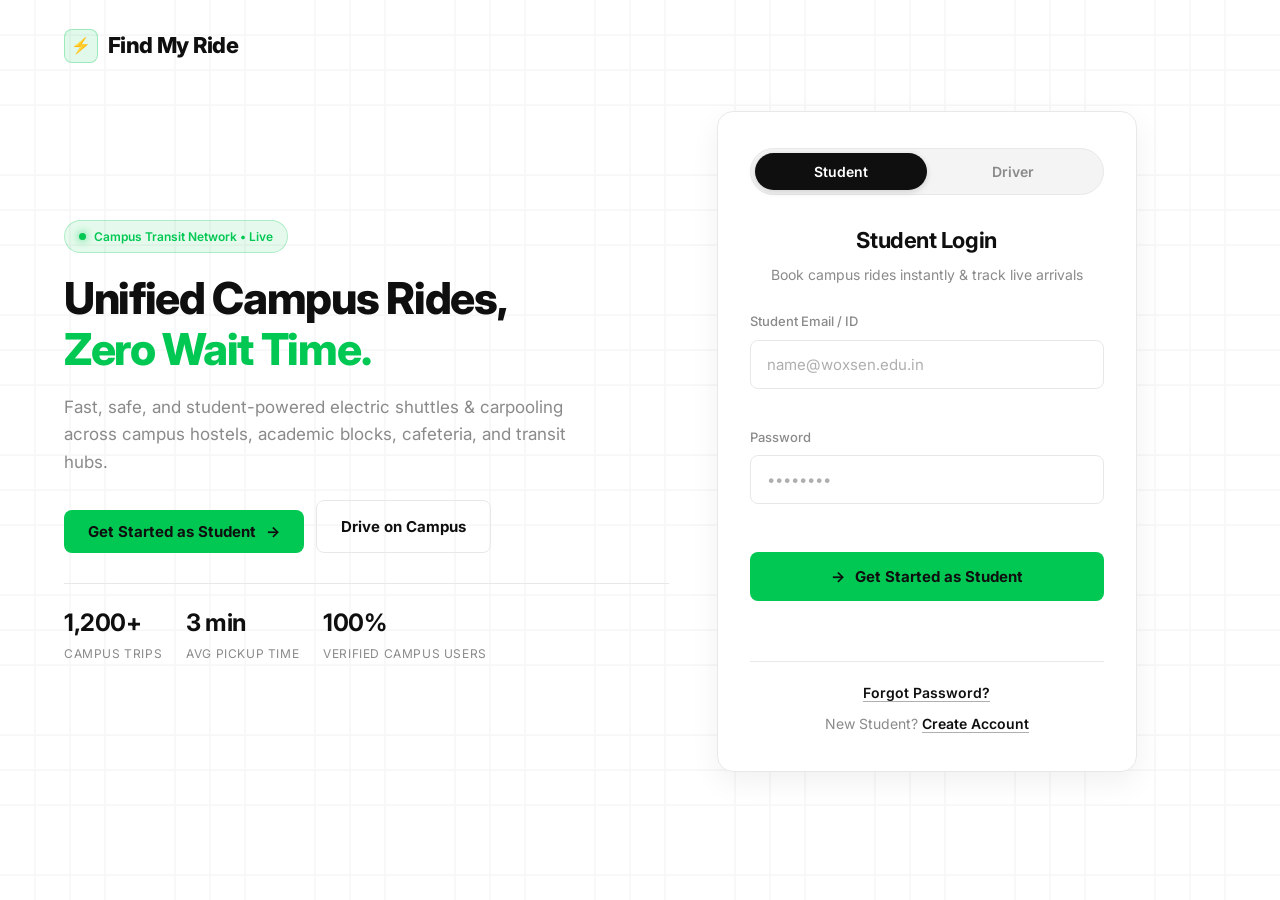
==== commit ad127ce0: "deploying" ====
--- a/frontend/index.html
+++ b/frontend/index.html
@@ -4,7 +4,7 @@
 <head>
     <meta charset="UTF-8">
     <meta name="viewport" content="width=device-width, initial-scale=1.0">
-    <title>Find My Ride — Unified Campus Ride Portal</title>
+    <title>Find My Ride — Fast, Safe Campus Mobility</title>
     <link rel="stylesheet" href="css/style.css">
 </head>
 
@@ -13,68 +13,130 @@
     <!-- High-Contrast Night City Vector Map Overlay -->
     <div class="city-map-overlay"></div>
 
-    <!-- BRAND LOGO HEADER -->
-    <header class="portal-brand-header">
-        <a href="index.html" class="brand-logo">
-            <span>Find My Ride</span>
+    <!-- BRAND LOGO HEADER (NO NAVBAR / NO TABS) -->
+    <header class="portal-brand-header" style="width: 100%; max-width: 1200px; padding: 28px 24px 8px; display: flex; align-items: center; justify-content: flex-start;">
+        <a href="index.html" class="brand-logo" style="display: inline-flex; align-items: center; gap: 10px; text-decoration: none;">
+            <span style="display: inline-flex; align-items: center; justify-content: center; width: 34px; height: 34px; background: rgba(0, 200, 83, 0.12); border: 1px solid rgba(0, 200, 83, 0.3); border-radius: 8px; font-size: 16px;">⚡</span>
+            <span style="font-size: 22px; font-weight: 800; color: var(--text-main); letter-spacing: -0.03em;">Find My Ride</span>
         </a>
     </header>
 
-    <!-- UNIFIED LOGIN CARD -->
-    <main class="unified-auth-card">
+    <!-- MAIN INTERACTIVE CONTENT AREA: HERO CONTEXT BESIDE LOGIN CARD -->
+    <main class="landing-content-area" style="width: 100%; max-width: 1200px; padding: 16px 24px 60px;">
+        <div class="home-layout-grid">
+            
+            <!-- Left Column: Hero Context & Campus Metrics -->
+            <div class="home-hero-content">
+                <div class="hero-pill-badge">
+                    <span class="dot-live"></span>
+                    <span>Campus Transit Network • Live</span>
+                </div>
 
-        <!-- Segmented Role Controller (Student | Driver) -->
-        <div class="segmented-control-wrapper" id="segmentedTrack">
-            <div class="pill-highlight" id="pillHighlight"></div>
-            <button type="button" class="role-btn active" id="btnRoleStudent" onclick="switchPortalRole('student')">
-                Student
-            </button>
-            <button type="button" class="role-btn" id="btnRoleDriver" onclick="switchPortalRole('driver')">
-                Driver
-            </button>
-        </div>
+                <h1>
+                    Unified Campus Rides, <br>
+                    <span class="gradient-text">Zero Wait Time.</span>
+                </h1>
 
-        <!-- DYNAMIC CARD HEADER -->
-        <div class="portal-card-header">
-            <h1 id="portalTitle">Student Login</h1>
-            <p id="portalSubtitle">Book campus rides instantly & track live arrivals</p>
-        </div>
+                <p class="hero-subtitle">
+                    Fast, safe, and student-powered electric shuttles & carpooling across campus hostels, academic blocks, cafeteria, and transit hubs.
+                </p>
 
-        <!-- DYNAMIC UNIFIED LOGIN FORM -->
-        <form id="unifiedLoginForm">
-            <div class="form-group-uber">
-                <label for="loginUsername" id="userLabel">Student Email / ID</label>
-                <input type="text" id="loginUsername" class="input-uber" placeholder="name@woxsen.edu.in" required autocomplete="username">
+                <div style="display: flex; gap: 12px; flex-wrap: wrap; margin-top: 4px;">
+                    <button type="button" class="btn-rapido" style="width: auto; padding: 12px 24px;" onclick="focusLoginCard('student')">
+                        <span>Get Started as Student</span>
+                        <span>→</span>
+                    </button>
+                    <button type="button" class="btn secondary" style="padding: 12px 24px;" onclick="focusLoginCard('driver')">
+                        <span>Drive on Campus</span>
+                    </button>
+                </div>
+
+                <div class="hero-stats-row">
+                    <div class="hero-stat-item">
+                        <h3>1,200+</h3>
+                        <p>Campus Trips</p>
+                    </div>
+                    <div class="hero-stat-item">
+                        <h3>3 min</h3>
+                        <p>Avg Pickup Time</p>
+                    </div>
+                    <div class="hero-stat-item">
+                        <h3>100%</h3>
+                        <p>Verified Campus Users</p>
+                    </div>
+                </div>
             </div>
 
-            <div class="form-group-uber">
-                <label for="loginPassword" id="passLabel">Password</label>
-                <input type="password" id="loginPassword" class="input-uber" placeholder="••••••••" required autocomplete="current-password">
+            <!-- Right Column: Unified Student / Driver Login Card -->
+            <div class="unified-auth-card" id="unifiedAuthCard">
+                <!-- Segmented Role Controller (Student | Driver) -->
+                <div class="segmented-control-wrapper" id="segmentedTrack">
+                    <div class="pill-highlight" id="pillHighlight"></div>
+                    <button type="button" class="role-btn active" id="btnRoleStudent" onclick="switchPortalRole('student')">
+                        Student
+                    </button>
+                    <button type="button" class="role-btn" id="btnRoleDriver" onclick="switchPortalRole('driver')">
+                        Driver
+                    </button>
+                </div>
+
+                <!-- DYNAMIC CARD HEADER -->
+                <div class="portal-card-header">
+                    <h2 id="portalTitle" style="font-size: 22px; margin-bottom: 6px;">Student Login</h2>
+                    <p id="portalSubtitle">Book campus rides instantly & track live arrivals</p>
+                </div>
+
+                <!-- DYNAMIC UNIFIED LOGIN FORM -->
+                <form id="unifiedLoginForm">
+                    <div class="form-group-uber">
+                        <label for="loginUsername" id="userLabel">Student Email / ID</label>
+                        <input type="text" id="loginUsername" class="input-uber" placeholder="name@woxsen.edu.in" required autocomplete="username">
+                    </div>
+
+                    <div class="form-group-uber">
+                        <label for="loginPassword" id="passLabel">Password</label>
+                        <input type="password" id="loginPassword" class="input-uber" placeholder="••••••••" required autocomplete="current-password">
+                    </div>
+
+                    <button type="submit" id="submitBtn" class="btn-rapido">
+                        <span id="submitIcon">→</span>
+                        <span id="submitBtnText">Get Started as Student</span>
+                    </button>
+                </form>
+
+                <div id="portalMessage" class="form-status-msg"></div>
+
+                <!-- FOOTER LINKS -->
+                <div class="portal-card-footer">
+                    <p style="margin-bottom: 8px;">
+                        <a href="#" onclick="toast('Please contact campus admin to reset your credentials', 'info'); return false;">Forgot Password?</a>
+                    </p>
+                    <p id="signupLinkText">
+                        New Student? <a href="register.html">Create Account</a>
+                    </p>
+                </div>
             </div>
 
-            <button type="submit" id="submitBtn" class="btn-rapido">
-                <span id="submitIcon">→</span>
-                <span id="submitBtnText">Get Started as Student</span>
-            </button>
-        </form>
-
-        <div id="portalMessage" class="form-status-msg"></div>
-
-        <!-- FOOTER LINKS -->
-        <div class="portal-card-footer">
-            <p style="margin-bottom: 8px;">
-                <a href="#" onclick="toast('Please contact campus admin to reset your credentials', 'info'); return false;">Forgot Password?</a>
-            </p>
-            <p id="signupLinkText">
-                New Student? <a href="register.html">Create Account</a>
-            </p>
         </div>
-
     </main>
 
+    <!-- SCRIPTS -->
     <script src="js/config.js"></script>
     <script src="js/app.js"></script>
     <script src="js/auth.js"></script>
+
+    <script>
+        function focusLoginCard(role = 'student') {
+            if (typeof switchPortalRole === 'function') {
+                switchPortalRole(role);
+            }
+            const input = document.getElementById('loginUsername');
+            if (input) {
+                input.focus();
+                input.scrollIntoView({ behavior: 'smooth', block: 'center' });
+            }
+        }
+    </script>
 </body>
 
 </html>
--- a/frontend/css/style.css
+++ b/frontend/css/style.css
@@ -1,1164 +1,1986 @@
-@import url('https://fonts.googleapis.com/css2?family=Inter:wght@400;500;600;700;800&display=swap');
-
-:root {
-    
-    --bg-primary: #000000;
-    --bg-secondary: #111113;
-    --bg-card: #111113;
-    --bg-card-hover: #17171a;
-    --bg-input: #000000;
-
-    
-    --border-color: rgba(255, 255, 255, 0.1);
-    --border-highlight: rgba(255, 255, 255, 0.28);
-
-    
-    --accent-primary: #06c167;
-    --accent-primary-hover: #05a85a;
-    --accent-ink: #000000;
-
-    
-    --status-pending: #d97706;
-    --status-accepted: #06c167;
-    --status-completed: #10b981;
-    --status-cancelled: #ef4444;
-
-    
-    --text-main: #ffffff;
-    --text-muted: #8a8a8f;
-    --text-dim: #55555a;
-
-    --font-heading: 'Inter', -apple-system, BlinkMacSystemFont, "Segoe UI", Roboto, sans-serif;
-    --font-body: 'Inter', -apple-system, BlinkMacSystemFont, "Segoe UI", Roboto, sans-serif;
-
-    --radius-sm: 8px;
-    --radius-md: 12px;
-    --radius-lg: 16px;
-    --radius-full: 9999px;
-
-    
-    --shadow-card: none;
-    --backdrop-blur: none;
-}
-
-* {
-    box-sizing: border-box;
-    margin: 0;
-    padding: 0;
-    box-shadow: none !important;
-    text-shadow: none !important;
-}
-
-body {
-    font-family: var(--font-body);
-    background-color: var(--bg-primary);
-    color: var(--text-main);
-    min-height: 100vh;
-    line-height: 1.6;
-    overflow-x: hidden;
-    -webkit-font-smoothing: antialiased;
-}
-
-::-webkit-scrollbar {
-    width: 6px;
-    height: 6px;
-}
-
-::-webkit-scrollbar-track {
-    background: var(--bg-primary);
-}
-
-::-webkit-scrollbar-thumb {
-    background: rgba(255, 255, 255, 0.15);
-    border-radius: var(--radius-full);
-}
-
-::-webkit-scrollbar-thumb:hover {
-    background: rgba(255, 255, 255, 0.3);
-}
-
-h1, h2, h3, h4, h5, h6 {
-    font-family: var(--font-heading);
-    font-weight: 700;
-    letter-spacing: -0.02em;
-    color: var(--text-main);
-}
-
-a {
-    color: var(--text-main);
-    text-decoration: none;
-}
-
-*:focus-visible {
-    outline: 2px solid var(--accent-primary);
-    outline-offset: 2px;
-}
-
-.navbar {
-    width: 100%;
-    padding: 18px 40px;
-    background: var(--bg-primary);
-    border-bottom: 1px solid var(--border-color);
-    position: sticky;
-    top: 0;
-    z-index: 1000;
-    display: flex;
-    justify-content: space-between;
-    align-items: center;
-}
-
-.navbar .logo,
-.navbar .brand {
-    font-family: var(--font-heading);
-    font-size: 20px;
-    font-weight: 800;
-    color: var(--text-main);
-    letter-spacing: -0.03em;
-    cursor: pointer;
-}
-
-.nav-actions {
-    display: flex;
-    align-items: center;
-    gap: 16px;
-}
-
-.user-badge {
-    background: var(--bg-secondary);
-    border: 1px solid var(--border-color);
-    padding: 8px 16px;
-    border-radius: var(--radius-full);
-    font-size: 13px;
-    font-weight: 500;
-    color: var(--text-muted);
-}
-
-.user-badge strong {
-    color: var(--text-main);
-}
-
-.container {
-    width: 92%;
-    max-width: 1200px;
-    margin: 36px auto 64px;
-}
-
-.dashboard-container {
-    width: 94%;
-    max-width: 1280px;
-    margin: 36px auto 64px;
-}
-
-.dashboard-header {
-    display: flex;
-    justify-content: space-between;
-    align-items: center;
-    margin-bottom: 32px;
-    flex-wrap: wrap;
-    gap: 20px;
-}
-
-.dashboard-card,
-.portal-card,
-.auth-card {
-    background: var(--bg-secondary);
-    border: 1px solid var(--border-color);
-    border-radius: var(--radius-lg);
-    padding: 32px;
-    margin-bottom: 24px;
-    transition: border-color 0.2s ease;
-}
-
-.dashboard-card:hover,
-.portal-card:hover {
-    border-color: var(--border-highlight);
-}
-
-.section-header {
-    display: flex;
-    justify-content: space-between;
-    align-items: center;
-    margin-bottom: 20px;
-    gap: 16px;
-    flex-wrap: wrap;
-}
-
-.section-header h2 {
-    font-size: 20px;
-    font-weight: 700;
-}
-
-.section-header .subtitle {
-    font-size: 14px;
-    color: var(--text-muted);
-    font-weight: 400;
-}
-
-form {
-    display: flex;
-    flex-direction: column;
-    gap: 18px;
-    text-align: left;
-}
-
-.form-group {
-    display: flex;
-    flex-direction: column;
-    gap: 8px;
-}
-
-label {
-    font-size: 13px;
-    font-weight: 500;
-    color: var(--text-muted);
-}
-
-input,
-select,
-textarea {
-    width: 100%;
-    padding: 14px 16px;
-    background: var(--bg-primary);
-    border: 1px solid var(--border-color);
-    border-radius: var(--radius-sm);
-    font-family: var(--font-body);
-    font-size: 15px;
-    font-weight: 400;
-    color: var(--text-main);
-    transition: border-color 0.2s ease;
-}
-
-input:focus,
-select:focus,
-textarea:focus {
-    outline: none;
-    border-color: var(--accent-primary);
-}
-
-select {
-    cursor: pointer;
-    appearance: none;
-    background-image: url("data:image/svg+xml,%3Csvg xmlns='http://www.w3.org/2000/svg' fill='none' viewBox='0 0 24 24' stroke='%238a8a8f'%3E%3Cpath stroke-linecap='round' stroke-linejoin='round' stroke-width='2' d='M19 9l-7 7-7-7'%3E%3C/path%3E%3C/svg%3E");
-    background-repeat: no-repeat;
-    background-position: right 14px center;
-    background-size: 18px;
-    padding-right: 40px;
-}
-
-select option {
-    background-color: var(--bg-secondary);
-    color: var(--text-main);
-}
-
-textarea {
-    resize: vertical;
-    min-height: 90px;
-}
-
-.input-row {
-    display: grid;
-    grid-template-columns: 1fr 1fr;
-    gap: 16px;
-}
-
-button,
-.btn {
-    display: inline-flex;
-    align-items: center;
-    justify-content: center;
-    gap: 10px;
-    padding: 14px 24px;
-    border: none;
-    border-radius: var(--radius-sm);
-    font-family: var(--font-body);
-    font-size: 15px;
-    font-weight: 700;
-    cursor: pointer;
-    background: var(--accent-primary);
-    color: var(--accent-ink);
-    transition: opacity 0.15s ease;
-    text-decoration: none;
-}
-
-button:hover,
-.btn:hover {
-    opacity: 0.9;
-}
-
-button.primary,
-.btn.primary,
-.btn-rapido {
-    background: var(--accent-primary);
-    color: var(--accent-ink);
-    border: none;
-    font-weight: 700;
-}
-
-button.secondary,
-.btn.secondary {
-    background: transparent;
-    color: var(--text-main);
-    border: 1px solid var(--border-color);
-}
-
-button.secondary:hover,
-.btn.secondary:hover {
-    background: var(--bg-card-hover);
-    border-color: var(--border-highlight);
-}
-
-button.danger,
-.btn.danger {
-    background: transparent;
-    color: var(--status-cancelled);
-    border: 1px solid rgba(239, 68, 68, 0.3);
-}
-
-button.danger:hover,
-.btn.danger:hover {
-    background: rgba(239, 68, 68, 0.1);
-}
-
-button.success,
-.btn.success {
-    background: var(--accent-primary);
-    color: var(--accent-ink);
-}
-
-.small-button,
-button.small-button {
-    padding: 8px 16px;
-    font-size: 13px;
-    border-radius: var(--radius-sm);
-}
-
-.button-row {
-    display: flex;
-    gap: 12px;
-    flex-wrap: wrap;
-}
-
-.preset-section {
-    margin: 16px 0 20px;
-}
-
-.location-presets {
-    display: flex;
-    flex-wrap: wrap;
-    gap: 8px;
-}
-
-.preset-btn {
-    padding: 8px 16px;
-    background: var(--bg-primary);
-    border: 1px solid var(--border-color);
-    border-radius: var(--radius-full);
-    font-size: 13px;
-    font-weight: 500;
-    color: var(--text-muted);
-    cursor: pointer;
-    transition: border-color 0.2s ease, color 0.2s ease;
-}
-
-.preset-btn:hover {
-    border-color: var(--border-highlight);
-    color: var(--text-main);
-}
-
-.preset-btn.active {
-    background: var(--text-main);
-    color: var(--bg-primary);
-    border-color: var(--text-main);
-}
-
-.map-wrapper {
-    position: relative;
-    border-radius: var(--radius-md);
-    overflow: hidden;
-    border: 1px solid var(--border-color);
-    margin-top: 16px;
-}
-
-#leafletMap,
-#driverMap,
-#bookingMap,
-#activeRideMap {
-    width: 100%;
-    height: 360px;
-    background: #000000;
-    z-index: 1;
-}
-
-.leaflet-tile-pane {
-    filter: brightness(0.55) invert(1) contrast(3.2) hue-rotate(200deg) saturate(0.2) brightness(0.65);
-}
-
-.map-overlay-info {
-    position: absolute;
-    bottom: 12px;
-    left: 12px;
-    right: 12px;
-    z-index: 1000;
-    background: #000000;
-    border: 1px solid var(--border-color);
-    padding: 12px 18px;
-    border-radius: var(--radius-sm);
-    display: flex;
-    justify-content: space-between;
-    align-items: center;
-    font-size: 13px;
-    color: var(--text-muted);
-}
-
-.map-overlay-info strong {
-    color: var(--text-main);
-}
-
-.status-badge {
-    display: inline-flex;
-    align-items: center;
-    padding: 6px 14px;
-    border-radius: var(--radius-full);
-    font-size: 12px;
-    font-weight: 600;
-    letter-spacing: 0.03em;
-    border: 1px solid var(--border-color);
-    color: var(--text-muted);
-    background: var(--bg-primary);
-}
-
-.badge-pending {
-    color: var(--status-pending);
-    border-color: rgba(217, 119, 6, 0.35);
-    background: rgba(217, 119, 6, 0.08);
-}
-
-.badge-accepted,
-.badge-started {
-    color: var(--accent-primary);
-    border-color: rgba(6, 193, 103, 0.35);
-    background: rgba(6, 193, 103, 0.08);
-}
-
-.badge-completed {
-    color: var(--status-completed);
-    border-color: rgba(16, 185, 129, 0.35);
-    background: rgba(16, 185, 129, 0.08);
-}
-
-.badge-cancelled {
-    color: var(--status-cancelled);
-    border-color: rgba(239, 68, 68, 0.35);
-    background: rgba(239, 68, 68, 0.08);
-}
-
-.ride-card {
-    background: var(--bg-secondary);
-    border: 1px solid var(--border-color);
-    border-radius: var(--radius-md);
-    padding: 24px;
-    margin-top: 16px;
-    transition: border-color 0.2s ease;
-}
-
-.ride-card:hover {
-    border-color: var(--border-highlight);
-}
-
-.ride-card.active-ride-card {
-    border-color: var(--border-highlight);
-}
-
-.ride-header {
-    display: flex;
-    justify-content: space-between;
-    align-items: center;
-    margin-bottom: 16px;
-    padding-bottom: 14px;
-    border-bottom: 1px solid var(--border-color);
-}
-
-.ride-header h3 {
-    font-size: 18px;
-    font-weight: 700;
-}
-
-.route-flow {
-    display: flex;
-    flex-direction: column;
-    gap: 14px;
-    margin: 16px 0;
-}
-
-.route-step {
-    display: flex;
-    align-items: center;
-    gap: 12px;
-}
-
-.route-label {
-    font-size: 12px;
-    font-weight: 600;
-    color: var(--text-muted);
-    min-width: 90px;
-    text-transform: uppercase;
-    letter-spacing: 0.04em;
-}
-
-.route-details strong {
-    font-size: 15px;
-    color: var(--text-main);
-    font-weight: 600;
-}
-
-.driver-info-box {
-    background: var(--bg-primary);
-    border: 1px solid var(--border-color);
-    border-radius: var(--radius-sm);
-    padding: 18px;
-    margin-top: 16px;
-    display: grid;
-    grid-template-columns: repeat(auto-fit, minmax(180px, 1fr));
-    gap: 14px;
-}
-
-.driver-info-box p {
-    font-size: 14px;
-    color: var(--text-muted);
-}
-
-.driver-info-box strong {
-    color: var(--text-main);
-    display: block;
-    font-size: 12px;
-    text-transform: uppercase;
-    letter-spacing: 0.03em;
-    margin-bottom: 2px;
-}
-
-.empty-state {
-    text-align: center;
-    padding: 48px 24px;
-    color: var(--text-muted);
-}
-
-.empty-state h3 {
-    font-size: 18px;
-    color: var(--text-main);
-    margin-bottom: 8px;
-}
-
-.filter-row {
-    display: flex;
-    gap: 12px;
-    margin-bottom: 24px;
-    flex-wrap: wrap;
-}
-
-.filter-row select,
-.filter-row input {
-    flex: 1;
-    min-width: 160px;
-}
-
-.profile-grid {
-    display: grid;
-    grid-template-columns: repeat(auto-fit, minmax(200px, 1fr));
-    gap: 16px;
-}
-
-.profile-stat {
-    background: var(--bg-primary);
-    border: 1px solid var(--border-color);
-    padding: 16px 20px;
-    border-radius: var(--radius-sm);
-}
-
-.profile-stat strong {
-    font-size: 12px;
-    color: var(--text-muted);
-    display: block;
-    text-transform: uppercase;
-    letter-spacing: 0.03em;
-    margin-bottom: 4px;
-}
-
-.profile-stat p {
-    font-size: 16px;
-    font-weight: 600;
-    color: var(--text-main);
-}
-
-.switch-label {
-    display: inline-flex;
-    align-items: center;
-    gap: 14px;
-    cursor: pointer;
-    font-weight: 600;
-    font-size: 15px;
-}
-
-.switch {
-    position: relative;
-    display: inline-block;
-    width: 52px;
-    height: 28px;
-}
-
-.switch input {
-    opacity: 0;
-    width: 0;
-    height: 0;
-}
-
-.slider {
-    position: absolute;
-    cursor: pointer;
-    top: 0;
-    left: 0;
-    right: 0;
-    bottom: 0;
-    background-color: var(--bg-primary);
-    transition: .25s;
-    border-radius: 34px;
-    border: 1px solid var(--border-color);
-}
-
-.slider:before {
-    position: absolute;
-    content: "";
-    height: 20px;
-    width: 20px;
-    left: 3px;
-    bottom: 3px;
-    background-color: var(--text-muted);
-    transition: .25s;
-    border-radius: 50%;
-}
-
-input:checked + .slider {
-    background-color: var(--bg-primary);
-    border-color: var(--accent-primary);
-}
-
-input:checked + .slider:before {
-    transform: translateX(24px);
-    background-color: var(--accent-primary);
-}
-
-.toast-stack {
-    position: fixed;
-    bottom: 24px;
-    right: 24px;
-    z-index: 9999;
-    display: flex;
-    flex-direction: column;
-    gap: 10px;
-    pointer-events: none;
-}
-
-.toast {
-    background: var(--bg-secondary);
-    border: 1px solid var(--border-color);
-    padding: 14px 20px;
-    border-radius: var(--radius-sm);
-    color: var(--text-main);
-    font-size: 14px;
-    font-weight: 500;
-    display: flex;
-    align-items: center;
-    gap: 12px;
-    min-width: 280px;
-    max-width: 420px;
-    pointer-events: auto;
-}
-
-.toast-dot {
-    width: 8px;
-    height: 8px;
-    border-radius: 50%;
-    background: var(--text-muted);
-}
-
-.toast-dot.success {
-    background: var(--accent-primary);
-}
-
-.toast-dot.error {
-    background: var(--status-cancelled);
-}
-
-.unified-portal-body {
-    background-color: var(--bg-primary);
-    min-height: 100vh;
-    display: flex;
-    flex-direction: column;
-    justify-content: center;
-    align-items: center;
-    position: relative;
-    overflow-x: hidden;
-}
-
-.city-map-overlay {
-    position: fixed;
-    top: 0;
-    left: 0;
-    width: 100vw;
-    height: 100vh;
-    background-image: url("data:image/svg+xml,%3Csvg xmlns='http://www.w3.org/2000/svg' width='120' height='120' viewBox='0 0 120 120'%3E%3Cpath d='M0 30h120M0 60h120M0 90h120M30 0v120M60 0v120M90 0v120' stroke='rgba(255,255,255,0.02)' stroke-width='1.5' fill='none'/%3E%3C/svg%3E");
-    background-size: 140px 140px;
-    z-index: 1;
-    pointer-events: none;
-}
-
-.portal-brand-header {
-    position: relative;
-    z-index: 10;
-    margin-bottom: 24px;
-    text-align: center;
-}
-
-.portal-brand-header .brand-logo {
-    display: inline-flex;
-    align-items: center;
-    font-family: var(--font-heading);
-    font-size: 26px;
-    font-weight: 800;
-    color: var(--text-main);
-    letter-spacing: -0.03em;
-}
-
-.unified-auth-card {
-    position: relative;
-    z-index: 10;
-    width: 100%;
-    max-width: 420px;
-    background: var(--bg-secondary);
-    border: 1px solid var(--border-color);
-    border-radius: var(--radius-lg);
-    padding: 36px 32px;
-}
-
-.segmented-control-wrapper {
-    background: var(--bg-primary);
-    border: 1px solid var(--border-color);
-    border-radius: var(--radius-full);
-    padding: 4px;
-    display: grid;
-    grid-template-columns: 1fr 1fr;
-    position: relative;
-    margin-bottom: 28px;
-}
-
-.segmented-control-wrapper .pill-highlight {
-    position: absolute;
-    top: 4px;
-    bottom: 4px;
-    left: 4px;
-    width: calc(50% - 4px);
-    background: var(--text-main);
-    border-radius: var(--radius-full);
-    transition: transform 0.25s cubic-bezier(0.4, 0, 0.2, 1);
-}
-
-.segmented-control-wrapper.driver-active .pill-highlight {
-    transform: translateX(100%);
-}
-
-.segmented-control-wrapper .role-btn {
-    position: relative;
-    z-index: 2;
-    background: transparent;
-    border: none;
-    outline: none;
-    color: var(--text-muted);
-    font-family: var(--font-heading);
-    font-size: 14px;
-    font-weight: 600;
-    padding: 10px 16px;
-    border-radius: var(--radius-full);
-    cursor: pointer;
-    display: flex;
-    align-items: center;
-    justify-content: center;
-    transition: color 0.25s ease;
-}
-
-.segmented-control-wrapper .role-btn.active {
-    color: var(--bg-primary);
-}
-
-.portal-card-header {
-    text-align: center;
-    margin-bottom: 24px;
-}
-
-.portal-card-header h1 {
-    font-size: 22px;
-    font-weight: 700;
-    color: var(--text-main);
-    margin-bottom: 6px;
-}
-
-.portal-card-header p {
-    font-size: 14px;
-    color: var(--text-muted);
-}
-
-.form-group-uber {
-    margin-bottom: 20px;
-}
-
-.form-group-uber label {
-    display: block;
-    font-size: 13px;
-    font-weight: 500;
-    color: var(--text-muted);
-    margin-bottom: 8px;
-}
-
-.input-uber {
-    width: 100%;
-    background: var(--bg-primary);
-    border: 1px solid var(--border-color);
-    border-radius: var(--radius-sm);
-    padding: 14px 16px;
-    font-family: var(--font-body);
-    font-size: 15px;
-    font-weight: 400;
-    color: var(--text-main);
-    transition: border-color 0.2s ease;
-    outline: none;
-}
-
-.input-uber::placeholder {
-    color: var(--text-dim);
-}
-
-.input-uber:focus {
-    border-color: var(--accent-primary);
-}
-
-.btn-rapido {
-    width: 100%;
-    background: var(--accent-primary);
-    color: var(--accent-ink);
-    font-family: var(--font-heading);
-    font-size: 15px;
-    font-weight: 700;
-    padding: 15px 24px;
-    border: none;
-    border-radius: var(--radius-sm);
-    cursor: pointer;
-    display: flex;
-    align-items: center;
-    justify-content: center;
-    gap: 10px;
-    transition: opacity 0.15s ease;
-    margin-top: 10px;
-}
-
-.btn-rapido:hover {
-    opacity: 0.9;
-}
-
-.portal-card-footer {
-    margin-top: 24px;
-    padding-top: 20px;
-    border-top: 1px solid var(--border-color);
-    text-align: center;
-    font-size: 14px;
-    color: var(--text-muted);
-}
-
-.portal-card-footer a {
-    color: var(--text-main);
-    font-weight: 600;
-    text-decoration: none;
-    border-bottom: 1px solid var(--text-dim);
-}
-
-.portal-card-footer a:hover {
-    border-color: var(--text-main);
-}
-
-.form-status-msg {
-    margin-top: 16px;
-    font-size: 14px;
-    font-weight: 600;
-    text-align: center;
-    min-height: 20px;
-}
-
-@media (max-width: 768px) {
-    .navbar {
-        padding: 16px 20px;
-    }
-
-    .dashboard-container {
-        width: 95%;
-        margin-top: 20px;
-    }
-
-    .dashboard-card,
-    .auth-card {
-        padding: 24px 20px;
-    }
-
-    .input-row {
-        grid-template-columns: 1fr;
-    }
-
-    .toast-stack {
-        left: 20px;
-        right: 20px;
-        bottom: 20px;
-    }
-
-    .toast {
-        min-width: unset;
-        width: 100%;
-    }
-}
-
-.ride-chat-section {
-    margin-top: 20px;
-    background: var(--bg-primary);
-    border: 1px solid var(--border-color);
-    border-radius: var(--radius-sm);
-    padding: 16px;
-}
-
-.ride-chat-header {
-    display: flex;
-    justify-content: space-between;
-    align-items: center;
-    padding-bottom: 10px;
-    margin-bottom: 12px;
-    border-bottom: 1px solid var(--border-color);
-}
-
-.ride-chat-header h4 {
-    font-size: 14px;
-    font-weight: 700;
-    color: var(--text-main);
-    text-transform: uppercase;
-    letter-spacing: 0.03em;
-}
-
-.chat-messages-container {
-    height: 180px;
-    overflow-y: auto;
-    display: flex;
-    flex-direction: column;
-    gap: 8px;
-    padding-right: 6px;
-    margin-bottom: 12px;
-}
-
-.chat-bubble {
-    max-width: 80%;
-    padding: 10px 14px;
-    border-radius: 12px;
-    font-size: 13px;
-    line-height: 1.4;
-    word-break: break-word;
-}
-
-.chat-bubble.mine {
-    align-self: flex-end;
-    background: var(--accent-primary);
-    color: var(--accent-ink);
-    border-bottom-right-radius: 2px;
-    font-weight: 500;
-}
-
-.chat-bubble.other {
-    align-self: flex-start;
-    background: var(--bg-secondary);
-    border: 1px solid var(--border-color);
-    color: var(--text-main);
-    border-bottom-left-radius: 2px;
-}
-
-.chat-bubble-sender {
-    font-size: 11px;
-    font-weight: 700;
-    margin-bottom: 3px;
-    opacity: 0.75;
-}
-
-.chat-bubble-time {
-    font-size: 10px;
-    opacity: 0.65;
-    margin-top: 4px;
-    text-align: right;
-}
-
-.chat-input-form {
-    display: flex;
-    gap: 8px;
-}
-
-.chat-input-form input {
-    flex: 1;
-    padding: 10px 14px;
-    font-size: 13px;
-    background: var(--bg-secondary);
-}
-
-.chat-input-form button {
-    padding: 10px 18px;
-    font-size: 13px;
-}
-
-.help-chatbot-fab {
-    position: fixed;
-    bottom: 24px;
-    right: 24px;
-    z-index: 9000;
-    background: var(--accent-primary);
-    color: var(--accent-ink);
-    border: none;
-    border-radius: var(--radius-full);
-    padding: 12px 22px;
-    font-family: var(--font-heading);
-    font-size: 14px;
-    font-weight: 700;
-    cursor: pointer;
-    display: flex;
-    align-items: center;
-    gap: 8px;
-    box-shadow: none;
-    transition: transform 0.15s ease, opacity 0.15s ease;
-}
-
-.help-chatbot-fab:hover {
-    opacity: 0.9;
-    transform: translateY(-2px);
-}
-
-.help-chatbot-window {
-    position: fixed;
-    bottom: 84px;
-    right: 24px;
-    width: 360px;
-    max-width: calc(100vw - 32px);
-    height: 480px;
-    background: var(--bg-secondary);
-    border: 1px solid var(--border-color);
-    border-radius: var(--radius-lg);
-    z-index: 9001;
-    display: flex;
-    flex-direction: column;
-    overflow: hidden;
-}
-
-.help-chatbot-window.hidden {
-    display: none;
-}
-
-.help-bot-header {
-    padding: 16px 20px;
-    background: var(--bg-primary);
-    border-bottom: 1px solid var(--border-color);
-    display: flex;
-    justify-content: space-between;
-    align-items: center;
-}
-
-.help-bot-header h3 {
-    font-size: 15px;
-    font-weight: 700;
-}
-
-.help-bot-header button {
-    background: transparent;
-    border: none;
-    color: var(--text-muted);
-    font-size: 18px;
-    cursor: pointer;
-    padding: 4px;
-}
-
-.help-bot-header button:hover {
-    color: var(--text-main);
-}
-
-.help-bot-messages {
-    flex: 1;
-    padding: 16px;
-    overflow-y: auto;
-    display: flex;
-    flex-direction: column;
-    gap: 12px;
-}
-
-.help-bot-bubble {
-    max-width: 85%;
-    padding: 10px 14px;
-    border-radius: 12px;
-    font-size: 13px;
-    line-height: 1.45;
-}
-
-.help-bot-bubble.bot {
-    align-self: flex-start;
-    background: var(--bg-primary);
-    border: 1px solid var(--border-color);
-    color: var(--text-main);
-    border-bottom-left-radius: 2px;
-}
-
-.help-bot-bubble.user {
-    align-self: flex-end;
-    background: var(--accent-primary);
-    color: var(--accent-ink);
-    border-bottom-right-radius: 2px;
-    font-weight: 500;
-}
-
-.help-bot-chips {
-    padding: 8px 16px;
-    display: flex;
-    gap: 6px;
-    overflow-x: auto;
-    border-top: 1px solid var(--border-color);
-    background: var(--bg-primary);
-}
-
-.help-chip-btn {
-    white-space: nowrap;
-    padding: 5px 12px;
-    background: var(--bg-secondary);
-    border: 1px solid var(--border-color);
-    border-radius: var(--radius-full);
-    font-size: 11px;
-    color: var(--text-muted);
-    cursor: pointer;
-}
-
-.help-chip-btn:hover {
-    border-color: var(--border-highlight);
-    color: var(--text-main);
-}
-
-.help-bot-input-form {
-    padding: 12px 16px;
-    background: var(--bg-primary);
-    border-top: 1px solid var(--border-color);
-    display: flex;
-    gap: 8px;
-}
-
-.help-bot-input-form input {
-    flex: 1;
-    padding: 9px 12px;
-    font-size: 13px;
-    background: var(--bg-secondary);
-}
-
-.help-bot-input-form button {
-    padding: 9px 16px;
-    font-size: 13px;
-}+@import url('https://fonts.googleapis.com/css2?family=Inter:wght@400;500;600;700;800&display=swap');
+
+:root {
+    /* Background: #FFFFFF */
+    --bg-primary: #FFFFFF;
+    --bg-secondary: #FAFAFA;
+    --bg-card: #FFFFFF;
+    --bg-card-hover: #F5F5F7;
+    --bg-input: #FFFFFF;
+
+    /* Subtle borders */
+    --border-color: #E8E8E8;
+    --border-highlight: #C5C5C5;
+
+    /* Accent (CTA/buttons only): #00C853 (single green) */
+    --accent-primary: #00C853;
+    --accent-primary-hover: #00B248;
+    --accent-ink: #0F0F0F;
+
+    /* Statuses: Single green #00C853 for ride available/confirmed */
+    --status-pending: #8A8A8A;
+    --status-accepted: #00C853;
+    --status-completed: #00C853;
+    --status-cancelled: #E53935;
+
+    /* Primary/Text: #0F0F0F (near-black), Muted: #8A8A8A (grey) */
+    --text-main: #0F0F0F;
+    --text-muted: #8A8A8A;
+    --text-dim: #AFAFAF;
+
+    --font-heading: 'Inter', -apple-system, BlinkMacSystemFont, "Segoe UI", Roboto, sans-serif;
+    --font-body: 'Inter', -apple-system, BlinkMacSystemFont, "Segoe UI", Roboto, sans-serif;
+
+    --radius-sm: 8px;
+    --radius-md: 12px;
+    --radius-lg: 16px;
+    --radius-full: 9999px;
+
+    --shadow-card: 0 2px 10px rgba(15, 15, 15, 0.05);
+    --backdrop-blur: blur(12px);
+}
+
+* {
+    box-sizing: border-box;
+    margin: 0;
+    padding: 0;
+}
+
+body {
+    font-family: var(--font-body);
+    background-color: var(--bg-primary);
+    color: var(--text-main);
+    min-height: 100vh;
+    line-height: 1.6;
+    overflow-x: hidden;
+    -webkit-font-smoothing: antialiased;
+}
+
+::-webkit-scrollbar {
+    width: 6px;
+    height: 6px;
+}
+
+::-webkit-scrollbar-track {
+    background: var(--bg-primary);
+}
+
+::-webkit-scrollbar-thumb {
+    background: #E0E0E0;
+    border-radius: var(--radius-full);
+}
+
+::-webkit-scrollbar-thumb:hover {
+    background: var(--text-muted);
+}
+
+h1, h2, h3, h4, h5, h6 {
+    font-family: var(--font-heading);
+    font-weight: 700;
+    letter-spacing: -0.02em;
+    color: var(--text-main);
+}
+
+a {
+    color: var(--text-main);
+    text-decoration: none;
+}
+
+*:focus-visible {
+    outline: 2px solid var(--accent-primary);
+    outline-offset: 2px;
+}
+
+.navbar {
+    width: 100%;
+    padding: 18px 40px;
+    background: var(--bg-primary);
+    border-bottom: 1px solid var(--border-color);
+    position: sticky;
+    top: 0;
+    z-index: 1000;
+    display: flex;
+    justify-content: space-between;
+    align-items: center;
+}
+
+.navbar .logo,
+.navbar .brand {
+    font-family: var(--font-heading);
+    font-size: 20px;
+    font-weight: 800;
+    color: var(--text-main);
+    letter-spacing: -0.03em;
+    cursor: pointer;
+}
+
+.nav-actions {
+    display: flex;
+    align-items: center;
+    gap: 16px;
+}
+
+.user-badge {
+    background: var(--bg-secondary);
+    border: 1px solid var(--border-color);
+    padding: 8px 16px;
+    border-radius: var(--radius-full);
+    font-size: 13px;
+    font-weight: 500;
+    color: var(--text-muted);
+}
+
+.user-badge strong {
+    color: var(--text-main);
+}
+
+.container {
+    width: 92%;
+    max-width: 1200px;
+    margin: 36px auto 64px;
+}
+
+.dashboard-container {
+    width: 94%;
+    max-width: 1280px;
+    margin: 36px auto 64px;
+}
+
+.dashboard-header {
+    display: flex;
+    justify-content: space-between;
+    align-items: center;
+    margin-bottom: 32px;
+    flex-wrap: wrap;
+    gap: 20px;
+}
+
+.dashboard-card,
+.portal-card,
+.auth-card {
+    background: var(--bg-secondary);
+    border: 1px solid var(--border-color);
+    border-radius: var(--radius-lg);
+    padding: 32px;
+    margin-bottom: 24px;
+    transition: border-color 0.2s ease;
+}
+
+.dashboard-card:hover,
+.portal-card:hover {
+    border-color: var(--border-highlight);
+}
+
+.section-header {
+    display: flex;
+    justify-content: space-between;
+    align-items: center;
+    margin-bottom: 20px;
+    gap: 16px;
+    flex-wrap: wrap;
+}
+
+.section-header h2 {
+    font-size: 20px;
+    font-weight: 700;
+}
+
+.section-header .subtitle {
+    font-size: 14px;
+    color: var(--text-muted);
+    font-weight: 400;
+}
+
+form {
+    display: flex;
+    flex-direction: column;
+    gap: 18px;
+    text-align: left;
+}
+
+.form-group {
+    display: flex;
+    flex-direction: column;
+    gap: 8px;
+}
+
+label {
+    font-size: 13px;
+    font-weight: 500;
+    color: var(--text-muted);
+}
+
+input,
+select,
+textarea {
+    width: 100%;
+    padding: 14px 16px;
+    background: var(--bg-primary);
+    border: 1px solid var(--border-color);
+    border-radius: var(--radius-sm);
+    font-family: var(--font-body);
+    font-size: 15px;
+    font-weight: 400;
+    color: var(--text-main);
+    transition: border-color 0.2s ease;
+}
+
+input:focus,
+select:focus,
+textarea:focus {
+    outline: none;
+    border-color: var(--accent-primary);
+}
+
+select {
+    cursor: pointer;
+    appearance: none;
+    background-image: url("data:image/svg+xml,%3Csvg xmlns='http://www.w3.org/2000/svg' fill='none' viewBox='0 0 24 24' stroke='%238a8a8f'%3E%3Cpath stroke-linecap='round' stroke-linejoin='round' stroke-width='2' d='M19 9l-7 7-7-7'%3E%3C/path%3E%3C/svg%3E");
+    background-repeat: no-repeat;
+    background-position: right 14px center;
+    background-size: 18px;
+    padding-right: 40px;
+}
+
+select option {
+    background-color: var(--bg-secondary);
+    color: var(--text-main);
+}
+
+textarea {
+    resize: vertical;
+    min-height: 90px;
+}
+
+.input-row {
+    display: grid;
+    grid-template-columns: 1fr 1fr;
+    gap: 16px;
+}
+
+button,
+.btn {
+    display: inline-flex;
+    align-items: center;
+    justify-content: center;
+    gap: 10px;
+    padding: 14px 24px;
+    border: none;
+    border-radius: var(--radius-sm);
+    font-family: var(--font-body);
+    font-size: 15px;
+    font-weight: 700;
+    cursor: pointer;
+    background: var(--accent-primary);
+    color: var(--accent-ink);
+    transition: opacity 0.15s ease;
+    text-decoration: none;
+}
+
+button:hover,
+.btn:hover {
+    opacity: 0.9;
+}
+
+button.primary,
+.btn.primary,
+.btn-rapido {
+    background: var(--accent-primary);
+    color: var(--accent-ink);
+    border: none;
+    font-weight: 700;
+}
+
+button.secondary,
+.btn.secondary {
+    background: transparent;
+    color: var(--text-main);
+    border: 1px solid var(--border-color);
+}
+
+button.secondary:hover,
+.btn.secondary:hover {
+    background: var(--bg-card-hover);
+    border-color: var(--border-highlight);
+}
+
+button.danger,
+.btn.danger {
+    background: transparent;
+    color: var(--status-cancelled);
+    border: 1px solid rgba(239, 68, 68, 0.3);
+}
+
+button.danger:hover,
+.btn.danger:hover {
+    background: rgba(239, 68, 68, 0.1);
+}
+
+button.success,
+.btn.success {
+    background: var(--accent-primary);
+    color: var(--accent-ink);
+}
+
+.small-button,
+button.small-button {
+    padding: 8px 16px;
+    font-size: 13px;
+    border-radius: var(--radius-sm);
+}
+
+.button-row {
+    display: flex;
+    gap: 12px;
+    flex-wrap: wrap;
+}
+
+.preset-section {
+    margin: 16px 0 20px;
+}
+
+.location-presets {
+    display: flex;
+    flex-wrap: wrap;
+    gap: 8px;
+}
+
+.preset-btn {
+    padding: 8px 16px;
+    background: var(--bg-primary);
+    border: 1px solid var(--border-color);
+    border-radius: var(--radius-full);
+    font-size: 13px;
+    font-weight: 500;
+    color: var(--text-muted);
+    cursor: pointer;
+    transition: border-color 0.2s ease, color 0.2s ease;
+}
+
+.preset-btn:hover {
+    border-color: var(--border-highlight);
+    color: var(--text-main);
+}
+
+.preset-btn.active {
+    background: var(--text-main);
+    color: var(--bg-primary);
+    border-color: var(--text-main);
+}
+
+.map-wrapper {
+    position: relative;
+    border-radius: var(--radius-md);
+    overflow: hidden;
+    border: 1px solid var(--border-color);
+    margin-top: 16px;
+}
+
+#leafletMap,
+#driverMap,
+#bookingMap,
+#activeRideMap {
+    width: 100%;
+    height: 360px;
+    background: var(--bg-secondary);
+    z-index: 1;
+}
+
+.leaflet-tile-pane {
+    filter: saturate(0.85) contrast(1.02);
+}
+
+.map-overlay-info {
+    position: absolute;
+    bottom: 12px;
+    left: 12px;
+    right: 12px;
+    z-index: 1000;
+    background: rgba(255, 255, 255, 0.94);
+    backdrop-filter: blur(10px);
+    border: 1px solid var(--border-color);
+    padding: 12px 18px;
+    border-radius: var(--radius-sm);
+    display: flex;
+    justify-content: space-between;
+    align-items: center;
+    font-size: 13px;
+    color: var(--text-muted);
+    box-shadow: 0 4px 14px rgba(15, 15, 15, 0.08);
+}
+
+.map-overlay-info strong {
+    color: var(--text-main);
+}
+
+.status-badge {
+    display: inline-flex;
+    align-items: center;
+    padding: 6px 14px;
+    border-radius: var(--radius-full);
+    font-size: 12px;
+    font-weight: 600;
+    letter-spacing: 0.03em;
+    border: 1px solid var(--border-color);
+    color: var(--text-muted);
+    background: var(--bg-primary);
+}
+
+.badge-pending {
+    color: var(--status-pending);
+    border-color: rgba(217, 119, 6, 0.35);
+    background: rgba(217, 119, 6, 0.08);
+}
+
+.badge-accepted,
+.badge-started {
+    color: var(--accent-primary);
+    border-color: rgba(6, 193, 103, 0.35);
+    background: rgba(6, 193, 103, 0.08);
+}
+
+.badge-completed {
+    color: var(--status-completed);
+    border-color: rgba(16, 185, 129, 0.35);
+    background: rgba(16, 185, 129, 0.08);
+}
+
+.badge-cancelled {
+    color: var(--status-cancelled);
+    border-color: rgba(239, 68, 68, 0.35);
+    background: rgba(239, 68, 68, 0.08);
+}
+
+.ride-card {
+    background: var(--bg-secondary);
+    border: 1px solid var(--border-color);
+    border-radius: var(--radius-md);
+    padding: 24px;
+    margin-top: 16px;
+    transition: border-color 0.2s ease;
+}
+
+.ride-card:hover {
+    border-color: var(--border-highlight);
+}
+
+.ride-card.active-ride-card {
+    border-color: var(--border-highlight);
+}
+
+.ride-header {
+    display: flex;
+    justify-content: space-between;
+    align-items: center;
+    margin-bottom: 16px;
+    padding-bottom: 14px;
+    border-bottom: 1px solid var(--border-color);
+}
+
+.ride-header h3 {
+    font-size: 18px;
+    font-weight: 700;
+}
+
+.route-flow {
+    display: flex;
+    flex-direction: column;
+    gap: 14px;
+    margin: 16px 0;
+}
+
+.route-step {
+    display: flex;
+    align-items: center;
+    gap: 12px;
+}
+
+.route-label {
+    font-size: 12px;
+    font-weight: 600;
+    color: var(--text-muted);
+    min-width: 90px;
+    text-transform: uppercase;
+    letter-spacing: 0.04em;
+}
+
+.route-details strong {
+    font-size: 15px;
+    color: var(--text-main);
+    font-weight: 600;
+}
+
+.driver-info-box {
+    background: var(--bg-primary);
+    border: 1px solid var(--border-color);
+    border-radius: var(--radius-sm);
+    padding: 18px;
+    margin-top: 16px;
+    display: grid;
+    grid-template-columns: repeat(auto-fit, minmax(180px, 1fr));
+    gap: 14px;
+}
+
+.driver-info-box p {
+    font-size: 14px;
+    color: var(--text-muted);
+}
+
+.driver-info-box strong {
+    color: var(--text-main);
+    display: block;
+    font-size: 12px;
+    text-transform: uppercase;
+    letter-spacing: 0.03em;
+    margin-bottom: 2px;
+}
+
+.empty-state {
+    text-align: center;
+    padding: 48px 24px;
+    color: var(--text-muted);
+}
+
+.empty-state h3 {
+    font-size: 18px;
+    color: var(--text-main);
+    margin-bottom: 8px;
+}
+
+.filter-row {
+    display: flex;
+    gap: 12px;
+    margin-bottom: 24px;
+    flex-wrap: wrap;
+}
+
+.filter-row select,
+.filter-row input {
+    flex: 1;
+    min-width: 160px;
+}
+
+.profile-grid {
+    display: grid;
+    grid-template-columns: repeat(auto-fit, minmax(200px, 1fr));
+    gap: 16px;
+}
+
+.profile-stat {
+    background: var(--bg-primary);
+    border: 1px solid var(--border-color);
+    padding: 16px 20px;
+    border-radius: var(--radius-sm);
+}
+
+.profile-stat strong {
+    font-size: 12px;
+    color: var(--text-muted);
+    display: block;
+    text-transform: uppercase;
+    letter-spacing: 0.03em;
+    margin-bottom: 4px;
+}
+
+.profile-stat p {
+    font-size: 16px;
+    font-weight: 600;
+    color: var(--text-main);
+}
+
+.switch-label {
+    display: inline-flex;
+    align-items: center;
+    gap: 14px;
+    cursor: pointer;
+    font-weight: 600;
+    font-size: 15px;
+}
+
+.switch {
+    position: relative;
+    display: inline-block;
+    width: 52px;
+    height: 28px;
+}
+
+.switch input {
+    opacity: 0;
+    width: 0;
+    height: 0;
+}
+
+.slider {
+    position: absolute;
+    cursor: pointer;
+    top: 0;
+    left: 0;
+    right: 0;
+    bottom: 0;
+    background-color: var(--bg-primary);
+    transition: .25s;
+    border-radius: 34px;
+    border: 1px solid var(--border-color);
+}
+
+.slider:before {
+    position: absolute;
+    content: "";
+    height: 20px;
+    width: 20px;
+    left: 3px;
+    bottom: 3px;
+    background-color: var(--text-muted);
+    transition: .25s;
+    border-radius: 50%;
+}
+
+input:checked + .slider {
+    background-color: var(--bg-primary);
+    border-color: var(--accent-primary);
+}
+
+input:checked + .slider:before {
+    transform: translateX(24px);
+    background-color: var(--accent-primary);
+}
+
+.toast-stack {
+    position: fixed;
+    bottom: 24px;
+    right: 24px;
+    z-index: 9999;
+    display: flex;
+    flex-direction: column;
+    gap: 10px;
+    pointer-events: none;
+}
+
+.toast {
+    background: var(--bg-secondary);
+    border: 1px solid var(--border-color);
+    padding: 14px 20px;
+    border-radius: var(--radius-sm);
+    color: var(--text-main);
+    font-size: 14px;
+    font-weight: 500;
+    display: flex;
+    align-items: center;
+    gap: 12px;
+    min-width: 280px;
+    max-width: 420px;
+    pointer-events: auto;
+}
+
+.toast-dot {
+    width: 8px;
+    height: 8px;
+    border-radius: 50%;
+    background: var(--text-muted);
+}
+
+.toast-dot.success {
+    background: var(--accent-primary);
+}
+
+.toast-dot.error {
+    background: var(--status-cancelled);
+}
+
+.unified-portal-body {
+    background-color: var(--bg-primary);
+    min-height: 100vh;
+    display: flex;
+    flex-direction: column;
+    justify-content: flex-start;
+    align-items: center;
+    position: relative;
+    overflow-x: hidden;
+}
+
+.city-map-overlay {
+    position: fixed;
+    top: 0;
+    left: 0;
+    width: 100vw;
+    height: 100vh;
+    background-image: url("data:image/svg+xml,%3Csvg xmlns='http://www.w3.org/2000/svg' width='120' height='120' viewBox='0 0 120 120'%3E%3Cpath d='M0 30h120M0 60h120M0 90h120M30 0v120M60 0v120M90 0v120' stroke='rgba(15,15,15,0.03)' stroke-width='1.5' fill='none'/%3E%3C/svg%3E");
+    background-size: 140px 140px;
+    z-index: 1;
+    pointer-events: none;
+}
+
+.portal-brand-header {
+    position: relative;
+    z-index: 10;
+    margin-bottom: 24px;
+    text-align: center;
+}
+
+.portal-brand-header .brand-logo {
+    display: inline-flex;
+    align-items: center;
+    font-family: var(--font-heading);
+    font-size: 26px;
+    font-weight: 800;
+    color: var(--text-main);
+    letter-spacing: -0.03em;
+}
+
+.unified-auth-card {
+    position: relative;
+    z-index: 10;
+    width: 100%;
+    max-width: 420px;
+    background: var(--bg-card);
+    border: 1px solid var(--border-color);
+    border-radius: var(--radius-lg);
+    padding: 36px 32px;
+    box-shadow: 0 10px 30px rgba(15, 15, 15, 0.06);
+}
+
+.segmented-control-wrapper {
+    background: #F4F4F5;
+    border: 1px solid var(--border-color);
+    border-radius: var(--radius-full);
+    padding: 4px;
+    display: grid;
+    grid-template-columns: 1fr 1fr;
+    position: relative;
+    margin-bottom: 28px;
+}
+
+.segmented-control-wrapper .pill-highlight {
+    position: absolute;
+    top: 4px;
+    bottom: 4px;
+    left: 4px;
+    width: calc(50% - 4px);
+    background: var(--text-main);
+    border-radius: var(--radius-full);
+    transition: transform 0.25s cubic-bezier(0.4, 0, 0.2, 1);
+    box-shadow: 0 2px 6px rgba(15, 15, 15, 0.15);
+}
+
+.segmented-control-wrapper.driver-active .pill-highlight {
+    transform: translateX(100%);
+}
+
+.segmented-control-wrapper .role-btn {
+    position: relative;
+    z-index: 2;
+    background: transparent;
+    border: none;
+    outline: none;
+    color: var(--text-muted);
+    font-family: var(--font-heading);
+    font-size: 14px;
+    font-weight: 600;
+    padding: 10px 16px;
+    border-radius: var(--radius-full);
+    cursor: pointer;
+    display: flex;
+    align-items: center;
+    justify-content: center;
+    transition: color 0.25s ease;
+}
+
+.segmented-control-wrapper .role-btn.active {
+    color: var(--bg-primary);
+}
+
+.portal-card-header {
+    text-align: center;
+    margin-bottom: 24px;
+}
+
+.portal-card-header h1 {
+    font-size: 22px;
+    font-weight: 700;
+    color: var(--text-main);
+    margin-bottom: 6px;
+}
+
+.portal-card-header p {
+    font-size: 14px;
+    color: var(--text-muted);
+}
+
+.form-group-uber {
+    margin-bottom: 20px;
+}
+
+.form-group-uber label {
+    display: block;
+    font-size: 13px;
+    font-weight: 500;
+    color: var(--text-muted);
+    margin-bottom: 8px;
+}
+
+.input-uber {
+    width: 100%;
+    background: var(--bg-primary);
+    border: 1px solid var(--border-color);
+    border-radius: var(--radius-sm);
+    padding: 14px 16px;
+    font-family: var(--font-body);
+    font-size: 15px;
+    font-weight: 400;
+    color: var(--text-main);
+    transition: border-color 0.2s ease;
+    outline: none;
+}
+
+.input-uber::placeholder {
+    color: var(--text-dim);
+}
+
+.input-uber:focus {
+    border-color: var(--accent-primary);
+}
+
+.btn-rapido {
+    width: 100%;
+    background: var(--accent-primary);
+    color: var(--accent-ink);
+    font-family: var(--font-heading);
+    font-size: 15px;
+    font-weight: 700;
+    padding: 15px 24px;
+    border: none;
+    border-radius: var(--radius-sm);
+    cursor: pointer;
+    display: flex;
+    align-items: center;
+    justify-content: center;
+    gap: 10px;
+    transition: opacity 0.15s ease;
+    margin-top: 10px;
+}
+
+.btn-rapido:hover {
+    opacity: 0.9;
+}
+
+.portal-card-footer {
+    margin-top: 24px;
+    padding-top: 20px;
+    border-top: 1px solid var(--border-color);
+    text-align: center;
+    font-size: 14px;
+    color: var(--text-muted);
+}
+
+.portal-card-footer a {
+    color: var(--text-main);
+    font-weight: 600;
+    text-decoration: none;
+    border-bottom: 1px solid var(--text-dim);
+}
+
+.portal-card-footer a:hover {
+    border-color: var(--text-main);
+}
+
+.form-status-msg {
+    margin-top: 16px;
+    font-size: 14px;
+    font-weight: 600;
+    text-align: center;
+    min-height: 20px;
+}
+
+@media (max-width: 768px) {
+    .navbar {
+        padding: 16px 20px;
+    }
+
+    .dashboard-container {
+        width: 95%;
+        margin-top: 20px;
+    }
+
+    .dashboard-card,
+    .auth-card {
+        padding: 24px 20px;
+    }
+
+    .input-row {
+        grid-template-columns: 1fr;
+    }
+
+    .toast-stack {
+        left: 20px;
+        right: 20px;
+        bottom: 20px;
+    }
+
+    .toast {
+        min-width: unset;
+        width: 100%;
+    }
+}
+
+.ride-chat-section {
+    margin-top: 20px;
+    background: var(--bg-primary);
+    border: 1px solid var(--border-color);
+    border-radius: var(--radius-sm);
+    padding: 16px;
+}
+
+.ride-chat-header {
+    display: flex;
+    justify-content: space-between;
+    align-items: center;
+    padding-bottom: 10px;
+    margin-bottom: 12px;
+    border-bottom: 1px solid var(--border-color);
+}
+
+.ride-chat-header h4 {
+    font-size: 14px;
+    font-weight: 700;
+    color: var(--text-main);
+    text-transform: uppercase;
+    letter-spacing: 0.03em;
+}
+
+.chat-messages-container {
+    height: 180px;
+    overflow-y: auto;
+    display: flex;
+    flex-direction: column;
+    gap: 8px;
+    padding-right: 6px;
+    margin-bottom: 12px;
+}
+
+.chat-bubble {
+    max-width: 80%;
+    padding: 10px 14px;
+    border-radius: 12px;
+    font-size: 13px;
+    line-height: 1.4;
+    word-break: break-word;
+}
+
+.chat-bubble.mine {
+    align-self: flex-end;
+    background: var(--accent-primary);
+    color: var(--accent-ink);
+    border-bottom-right-radius: 2px;
+    font-weight: 500;
+}
+
+.chat-bubble.other {
+    align-self: flex-start;
+    background: var(--bg-secondary);
+    border: 1px solid var(--border-color);
+    color: var(--text-main);
+    border-bottom-left-radius: 2px;
+}
+
+.chat-bubble-sender {
+    font-size: 11px;
+    font-weight: 700;
+    margin-bottom: 3px;
+    opacity: 0.75;
+}
+
+.chat-bubble-time {
+    font-size: 10px;
+    opacity: 0.65;
+    margin-top: 4px;
+    text-align: right;
+}
+
+.chat-input-form {
+    display: flex;
+    gap: 8px;
+}
+
+.chat-input-form input {
+    flex: 1;
+    padding: 10px 14px;
+    font-size: 13px;
+    background: var(--bg-secondary);
+}
+
+.chat-input-form button {
+    padding: 10px 18px;
+    font-size: 13px;
+}
+
+.help-chatbot-fab {
+    position: fixed;
+    bottom: 24px;
+    right: 24px;
+    z-index: 9000;
+    background: var(--accent-primary);
+    color: var(--accent-ink);
+    border: none;
+    border-radius: var(--radius-full);
+    padding: 12px 22px;
+    font-family: var(--font-heading);
+    font-size: 14px;
+    font-weight: 700;
+    cursor: pointer;
+    display: flex;
+    align-items: center;
+    gap: 8px;
+    box-shadow: none;
+    transition: transform 0.15s ease, opacity 0.15s ease;
+}
+
+.help-chatbot-fab:hover {
+    opacity: 0.9;
+    transform: translateY(-2px);
+}
+
+.help-chatbot-window {
+    position: fixed;
+    bottom: 84px;
+    right: 24px;
+    width: 360px;
+    max-width: calc(100vw - 32px);
+    height: 480px;
+    background: var(--bg-secondary);
+    border: 1px solid var(--border-color);
+    border-radius: var(--radius-lg);
+    z-index: 9001;
+    display: flex;
+    flex-direction: column;
+    overflow: hidden;
+}
+
+.help-chatbot-window.hidden {
+    display: none;
+}
+
+.help-bot-header {
+    padding: 16px 20px;
+    background: var(--bg-primary);
+    border-bottom: 1px solid var(--border-color);
+    display: flex;
+    justify-content: space-between;
+    align-items: center;
+}
+
+.help-bot-header h3 {
+    font-size: 15px;
+    font-weight: 700;
+}
+
+.help-bot-header button {
+    background: transparent;
+    border: none;
+    color: var(--text-muted);
+    font-size: 18px;
+    cursor: pointer;
+    padding: 4px;
+}
+
+.help-bot-header button:hover {
+    color: var(--text-main);
+}
+
+.help-bot-messages {
+    flex: 1;
+    padding: 16px;
+    overflow-y: auto;
+    display: flex;
+    flex-direction: column;
+    gap: 12px;
+}
+
+.help-bot-bubble {
+    max-width: 85%;
+    padding: 10px 14px;
+    border-radius: 12px;
+    font-size: 13px;
+    line-height: 1.45;
+}
+
+.help-bot-bubble.bot {
+    align-self: flex-start;
+    background: var(--bg-primary);
+    border: 1px solid var(--border-color);
+    color: var(--text-main);
+    border-bottom-left-radius: 2px;
+}
+
+.help-bot-bubble.user {
+    align-self: flex-end;
+    background: var(--accent-primary);
+    color: var(--accent-ink);
+    border-bottom-right-radius: 2px;
+    font-weight: 500;
+}
+
+.help-bot-chips {
+    padding: 8px 16px;
+    display: flex;
+    gap: 6px;
+    overflow-x: auto;
+    border-top: 1px solid var(--border-color);
+    background: var(--bg-primary);
+}
+
+.help-chip-btn {
+    white-space: nowrap;
+    padding: 5px 12px;
+    background: var(--bg-secondary);
+    border: 1px solid var(--border-color);
+    border-radius: var(--radius-full);
+    font-size: 11px;
+    color: var(--text-muted);
+    cursor: pointer;
+}
+
+.help-chip-btn:hover {
+    border-color: var(--border-highlight);
+    color: var(--text-main);
+}
+
+.help-bot-input-form {
+    padding: 12px 16px;
+    background: var(--bg-primary);
+    border-top: 1px solid var(--border-color);
+    display: flex;
+    gap: 8px;
+}
+
+.help-bot-input-form input {
+    flex: 1;
+    padding: 9px 12px;
+    font-size: 13px;
+    background: var(--bg-secondary);
+}
+
+.help-bot-input-form button {
+    padding: 9px 16px;
+    font-size: 13px;
+}
+
+/* =====================================================
+   ANIMATED BACKGROUND TABS (POST-LOGIN DASHBOARDS)
+   ===================================================== */
+
+/* Animated Tabs Container & Floating Pill */
+.animated-tabs-hover-wrapper {
+    display: flex;
+    align-items: center;
+    justify-content: center;
+}
+
+.animated-tabs-container {
+    position: relative;
+    display: inline-flex;
+    align-items: center;
+    background: #F4F4F5;
+    border: 1px solid var(--border-color);
+    border-radius: 12px;
+    padding: 4px;
+    gap: 2px;
+    box-sizing: border-box;
+}
+
+.animated-bg-pill {
+    position: absolute;
+    top: 0;
+    left: 0;
+    background: #0F0F0F;
+    border: 1px solid #0F0F0F;
+    border-radius: 8px;
+    pointer-events: none;
+    z-index: 1;
+    box-shadow: 0 2px 8px rgba(15, 15, 15, 0.18);
+}
+
+.nav-tab-btn {
+    position: relative;
+    z-index: 2;
+    background: transparent;
+    border: none;
+    outline: none;
+    padding: 7px 18px;
+    font-family: var(--font-heading);
+    font-size: 14px;
+    font-weight: 500;
+    color: #8A8A8A;
+    border-radius: 8px;
+    cursor: pointer;
+    display: inline-flex;
+    align-items: center;
+    gap: 6px;
+    transition: color 0.2s ease;
+    user-select: none;
+}
+
+.nav-tab-btn:hover {
+    color: #0F0F0F;
+}
+
+.nav-tab-btn.active {
+    color: #FFFFFF;
+    font-weight: 600;
+}
+
+/* Content Area & Tab Panes */
+.landing-content-area {
+    width: 100%;
+    max-width: 1200px;
+    margin: 0 auto;
+    padding: 36px 24px 80px;
+    position: relative;
+    z-index: 10;
+}
+
+.tab-content-pane,
+.student-tab-pane,
+.driver-tab-pane {
+    display: none;
+}
+
+.tab-content-pane.active,
+.student-tab-pane.active,
+.driver-tab-pane.active {
+    display: block;
+    animation: tabContentIn 0.35s cubic-bezier(0.16, 1, 0.3, 1) forwards;
+}
+
+@keyframes tabContentIn {
+    from {
+        opacity: 0;
+        transform: translateY(12px);
+    }
+    to {
+        opacity: 1;
+        transform: translateY(0);
+    }
+}
+
+/* Home Section Layout */
+.home-layout-grid {
+    display: grid;
+    grid-template-columns: 1.15fr 0.95fr;
+    gap: 48px;
+    align-items: center;
+    min-height: calc(80vh - 100px);
+}
+
+.home-hero-content {
+    display: flex;
+    flex-direction: column;
+    gap: 20px;
+}
+
+.hero-pill-badge {
+    align-self: flex-start;
+    display: inline-flex;
+    align-items: center;
+    gap: 8px;
+    padding: 6px 14px;
+    background: rgba(0, 200, 83, 0.1);
+    border: 1px solid rgba(0, 200, 83, 0.25);
+    border-radius: var(--radius-full);
+    font-size: 12px;
+    font-weight: 600;
+    color: var(--accent-primary);
+}
+
+.hero-pill-badge .dot-live {
+    width: 7px;
+    height: 7px;
+    border-radius: 50%;
+    background: #00C853;
+    box-shadow: 0 0 10px #00C853;
+}
+
+.home-hero-content h1 {
+    font-size: 44px;
+    line-height: 1.15;
+    font-weight: 800;
+    letter-spacing: -0.03em;
+    color: var(--text-main);
+}
+
+.home-hero-content h1 span.gradient-text {
+    color: var(--accent-primary);
+}
+
+.home-hero-content p.hero-subtitle {
+    font-size: 17px;
+    color: var(--text-muted);
+    line-height: 1.6;
+    max-width: 540px;
+}
+
+.hero-stats-row {
+    display: flex;
+    gap: 24px;
+    margin-top: 10px;
+    padding-top: 20px;
+    border-top: 1px solid var(--border-color);
+}
+
+.hero-stat-item h3 {
+    font-size: 24px;
+    font-weight: 700;
+    color: var(--text-main);
+    margin-bottom: 2px;
+}
+
+.hero-stat-item p {
+    font-size: 12px;
+    color: var(--text-muted);
+    text-transform: uppercase;
+    letter-spacing: 0.05em;
+}
+
+/* General Section Header for About / Services / Contact */
+.page-section-header {
+    text-align: center;
+    max-width: 680px;
+    margin: 20px auto 44px;
+}
+
+.page-section-header .section-tag {
+    display: inline-block;
+    padding: 4px 12px;
+    background: #F4F4F5;
+    border: 1px solid var(--border-color);
+    border-radius: var(--radius-full);
+    font-size: 12px;
+    font-weight: 600;
+    color: var(--accent-primary);
+    text-transform: uppercase;
+    letter-spacing: 0.06em;
+    margin-bottom: 12px;
+}
+
+.page-section-header h2 {
+    font-size: 34px;
+    font-weight: 800;
+    letter-spacing: -0.03em;
+    color: var(--text-main);
+    margin-bottom: 12px;
+}
+
+.page-section-header p {
+    font-size: 15px;
+    color: var(--text-muted);
+    line-height: 1.6;
+}
+
+/* Feature & Service Cards Grid */
+.cards-feature-grid {
+    display: grid;
+    grid-template-columns: repeat(auto-fit, minmax(260px, 1fr));
+    gap: 24px;
+}
+
+.feature-glass-card {
+    background: var(--bg-card);
+    border: 1px solid var(--border-color);
+    border-radius: var(--radius-lg);
+    padding: 30px 24px;
+    display: flex;
+    flex-direction: column;
+    gap: 14px;
+    transition: transform 0.25s ease, border-color 0.25s ease, box-shadow 0.25s ease;
+    position: relative;
+    overflow: hidden;
+    box-shadow: 0 2px 12px rgba(15, 15, 15, 0.04);
+}
+
+.feature-glass-card:hover {
+    transform: translateY(-4px);
+    border-color: var(--accent-primary);
+    box-shadow: 0 8px 24px rgba(0, 200, 83, 0.12);
+}
+
+.feature-card-icon {
+    width: 48px;
+    height: 48px;
+    border-radius: 12px;
+    background: rgba(0, 200, 83, 0.1);
+    border: 1px solid rgba(0, 200, 83, 0.25);
+    display: flex;
+    align-items: center;
+    justify-content: center;
+    font-size: 22px;
+    color: var(--accent-primary);
+}
+
+.feature-glass-card h3 {
+    font-size: 19px;
+    font-weight: 700;
+    color: var(--text-main);
+}
+
+.feature-glass-card p {
+    font-size: 14px;
+    color: var(--text-muted);
+    line-height: 1.55;
+}
+
+.feature-glass-card .card-badge {
+    align-self: flex-start;
+    padding: 3px 10px;
+    background: #F4F4F5;
+    border: 1px solid var(--border-color);
+    border-radius: var(--radius-full);
+    font-size: 11px;
+    font-weight: 500;
+    color: var(--text-muted);
+}
+
+/* Contact Grid */
+.contact-layout-grid {
+    display: grid;
+    grid-template-columns: 1fr 1fr;
+    gap: 32px;
+}
+
+.contact-info-list {
+    display: flex;
+    flex-direction: column;
+    gap: 16px;
+}
+
+.contact-info-card {
+    background: var(--bg-card);
+    border: 1px solid var(--border-color);
+    border-radius: var(--radius-md);
+    padding: 20px;
+    display: flex;
+    align-items: flex-start;
+    gap: 16px;
+    box-shadow: 0 2px 8px rgba(15, 15, 15, 0.03);
+}
+
+.contact-icon-box {
+    width: 44px;
+    height: 44px;
+    border-radius: 10px;
+    background: #F4F4F5;
+    border: 1px solid var(--border-color);
+    display: flex;
+    align-items: center;
+    justify-content: center;
+    font-size: 20px;
+    flex-shrink: 0;
+}
+
+.contact-info-text h4 {
+    font-size: 15px;
+    font-weight: 600;
+    color: var(--text-main);
+    margin-bottom: 4px;
+}
+
+.contact-info-text p {
+    font-size: 13px;
+    color: var(--text-muted);
+    line-height: 1.5;
+}
+
+.contact-info-text a {
+    color: var(--accent-primary);
+    text-decoration: underline;
+}
+
+/* Responsive adjustments */
+@media (max-width: 900px) {
+    .navbar {
+        padding: 12px 20px;
+        flex-wrap: wrap;
+        gap: 12px;
+    }
+
+    .animated-tabs-hover-wrapper {
+        order: 3;
+        width: 100%;
+        margin-top: 4px;
+    }
+
+    .animated-tabs-container {
+        width: 100%;
+        display: flex;
+        justify-content: space-around;
+    }
+
+    .nav-tab-btn {
+        padding: 7px 12px;
+        font-size: 13px;
+        flex: 1;
+        justify-content: center;
+    }
+
+    .home-layout-grid {
+        grid-template-columns: 1fr;
+        gap: 36px;
+    }
+
+    .contact-layout-grid {
+        grid-template-columns: 1fr;
+    }
+}
+
+/* =====================================================
+   WOXSEN CAMPUS "FIND MY RIDE" MODULES & TRUST SYSTEM
+   ===================================================== */
+
+.institutional-tag {
+    display: inline-block;
+    font-size: 11px;
+    font-weight: 700;
+    text-transform: uppercase;
+    letter-spacing: 0.08em;
+    color: var(--text-muted);
+    background: #F4F4F5;
+    border: 1px solid var(--border-color);
+    padding: 3px 8px;
+    border-radius: var(--radius-full);
+    margin-left: 8px;
+    vertical-align: middle;
+}
+
+.kyc-pill {
+    display: inline-flex;
+    align-items: center;
+    gap: 4px;
+    font-size: 11px;
+    font-weight: 700;
+    color: #00C853;
+    margin-left: 6px;
+}
+
+/* Story & Trust Banner */
+.story-trust-banner {
+    background: #FFFFFF;
+    border: 1px solid var(--border-color);
+    border-radius: var(--radius-lg);
+    padding: 32px;
+    margin-bottom: 28px;
+    display: grid;
+    grid-template-columns: 1.25fr 1fr;
+    gap: 32px;
+    align-items: center;
+    box-shadow: 0 2px 12px rgba(15, 15, 15, 0.04);
+}
+
+.story-trust-content {
+    display: flex;
+    flex-direction: column;
+    gap: 16px;
+}
+
+.story-trust-tag {
+    align-self: flex-start;
+    display: inline-flex;
+    align-items: center;
+    gap: 6px;
+    padding: 4px 12px;
+    background: #F4F4F5;
+    border: 1px solid var(--border-color);
+    border-radius: var(--radius-full);
+    font-size: 12px;
+    font-weight: 700;
+    color: #0F0F0F;
+    letter-spacing: 0.04em;
+    text-transform: uppercase;
+}
+
+.story-trust-slogan {
+    font-size: 30px;
+    font-weight: 800;
+    color: var(--text-main);
+    line-height: 1.2;
+    letter-spacing: -0.03em;
+}
+
+.story-trust-slogan span {
+    color: var(--accent-primary);
+}
+
+.story-safety-promise {
+    font-size: 14px;
+    color: var(--text-muted);
+    line-height: 1.6;
+}
+
+.micro-trust-row {
+    display: flex;
+    flex-wrap: wrap;
+    gap: 10px;
+    margin-top: 6px;
+}
+
+.micro-trust-badge {
+    display: inline-flex;
+    align-items: center;
+    gap: 6px;
+    padding: 6px 14px;
+    background: #FFFFFF;
+    border: 1px solid var(--border-color);
+    border-radius: var(--radius-full);
+    font-size: 12px;
+    font-weight: 600;
+    color: var(--text-main);
+    box-shadow: 0 1px 4px rgba(15, 15, 15, 0.03);
+    transition: border-color 0.2s ease;
+}
+
+.micro-trust-badge:hover {
+    border-color: var(--accent-primary);
+}
+
+.micro-trust-badge .badge-icon {
+    font-size: 14px;
+    color: var(--accent-primary);
+}
+
+.story-trust-image-card {
+    position: relative;
+    border-radius: var(--radius-md);
+    overflow: hidden;
+    border: 1px solid var(--border-color);
+    box-shadow: 0 4px 20px rgba(15, 15, 15, 0.06);
+    background: #FAFAFA;
+}
+
+.story-trust-image-card img {
+    width: 100%;
+    height: 100%;
+    max-height: 280px;
+    object-fit: cover;
+    display: block;
+}
+
+.story-image-overlay {
+    position: absolute;
+    bottom: 12px;
+    left: 12px;
+    background: rgba(255, 255, 255, 0.94);
+    backdrop-filter: blur(8px);
+    border: 1px solid var(--border-color);
+    padding: 6px 12px;
+    border-radius: var(--radius-sm);
+    font-size: 11px;
+    font-weight: 700;
+    color: var(--text-main);
+    display: flex;
+    align-items: center;
+    gap: 6px;
+}
+
+.story-image-overlay .pulse-dot {
+    width: 6px;
+    height: 6px;
+    border-radius: 50%;
+    background: var(--accent-primary);
+    box-shadow: 0 0 6px var(--accent-primary);
+}
+
+/* Active Ride Module Custom Details */
+.active-ride-meta-grid {
+    display: grid;
+    grid-template-columns: repeat(auto-fit, minmax(180px, 1fr));
+    gap: 16px;
+    margin: 16px 0;
+    padding: 16px;
+    background: #FAFAFA;
+    border: 1px solid var(--border-color);
+    border-radius: var(--radius-md);
+}
+
+.active-ride-meta-item {
+    display: flex;
+    flex-direction: column;
+    gap: 4px;
+}
+
+.active-ride-meta-item label {
+    font-size: 11px;
+    font-weight: 600;
+    text-transform: uppercase;
+    letter-spacing: 0.05em;
+    color: var(--text-muted);
+}
+
+.active-ride-meta-item strong {
+    font-size: 15px;
+    font-weight: 700;
+    color: var(--text-main);
+}
+
+.otp-security-box {
+    display: inline-flex;
+    align-items: center;
+    gap: 10px;
+    padding: 8px 16px;
+    background: rgba(0, 200, 83, 0.08);
+    border: 1px solid rgba(0, 200, 83, 0.35);
+    border-radius: var(--radius-sm);
+}
+
+.otp-security-box .otp-code {
+    font-family: var(--font-heading);
+    font-size: 20px;
+    font-weight: 800;
+    letter-spacing: 0.15em;
+    color: var(--accent-primary);
+}
+
+.share-route-btn {
+    display: inline-flex;
+    align-items: center;
+    gap: 6px;
+    background: #FFFFFF;
+    color: var(--text-main);
+    border: 1px solid var(--border-color);
+    padding: 8px 14px;
+    border-radius: var(--radius-sm);
+    font-size: 13px;
+    font-weight: 600;
+    cursor: pointer;
+    transition: all 0.2s ease;
+}
+
+.share-route-btn:hover {
+    border-color: var(--accent-primary);
+    background: #F4F4F5;
+}
+
+/* Landmark Chips */
+.landmark-chips-row {
+    display: flex;
+    flex-wrap: wrap;
+    gap: 8px;
+    margin-top: 10px;
+}
+
+.landmark-chip {
+    padding: 7px 14px;
+    background: #FFFFFF;
+    border: 1px solid var(--border-color);
+    border-radius: var(--radius-full);
+    font-size: 12px;
+    font-weight: 600;
+    color: var(--text-main);
+    cursor: pointer;
+    transition: all 0.18s ease;
+    display: inline-flex;
+    align-items: center;
+    gap: 6px;
+}
+
+.landmark-chip:hover {
+    border-color: var(--border-highlight);
+    background: #FAFAFA;
+}
+
+.landmark-chip.selected {
+    background: #0F0F0F;
+    color: #FFFFFF;
+    border-color: #0F0F0F;
+}
+
+/* Fixed Flat Pricing Badge */
+.pricing-guarantee-badge {
+    display: inline-flex;
+    align-items: center;
+    gap: 8px;
+    padding: 6px 14px;
+    background: rgba(0, 200, 83, 0.08);
+    border: 1px solid rgba(0, 200, 83, 0.25);
+    border-radius: var(--radius-full);
+    font-size: 12px;
+    font-weight: 700;
+    color: var(--text-main);
+}
+
+.pricing-guarantee-badge span.price-tag {
+    color: var(--accent-primary);
+    font-weight: 800;
+}
+
+/* Persistent Campus Safety SOS Pill */
+.safety-sos-fab {
+    position: fixed;
+    bottom: 24px;
+    left: 24px;
+    z-index: 9000;
+    background: #0F0F0F;
+    color: #FFFFFF;
+    border: 1px solid #333333;
+    border-radius: var(--radius-full);
+    padding: 12px 20px;
+    font-family: var(--font-heading);
+    font-size: 13px;
+    font-weight: 700;
+    cursor: pointer;
+    display: flex;
+    align-items: center;
+    gap: 8px;
+    box-shadow: 0 4px 16px rgba(15, 15, 15, 0.2);
+    transition: transform 0.15s ease, background-color 0.15s ease;
+}
+
+.safety-sos-fab:hover {
+    background: #1F1F1F;
+    transform: translateY(-2px);
+}
+
+.safety-sos-fab .sos-dot {
+    width: 8px;
+    height: 8px;
+    border-radius: 50%;
+    background: #FF3B30;
+    box-shadow: 0 0 8px #FF3B30;
+}
+
+/* Campus Emergency SOS Modal */
+.sos-modal-overlay {
+    position: fixed;
+    top: 0;
+    left: 0;
+    width: 100vw;
+    height: 100vh;
+    background: rgba(15, 15, 15, 0.6);
+    backdrop-filter: blur(8px);
+    z-index: 9999;
+    display: flex;
+    align-items: center;
+    justify-content: center;
+    padding: 20px;
+}
+
+.sos-modal-overlay.hidden {
+    display: none;
+}
+
+.sos-modal-card {
+    width: 100%;
+    max-width: 480px;
+    background: #FFFFFF;
+    border: 1px solid var(--border-color);
+    border-radius: var(--radius-lg);
+    padding: 32px;
+    box-shadow: 0 20px 40px rgba(15, 15, 15, 0.15);
+    position: relative;
+}
+
+.sos-modal-header {
+    display: flex;
+    align-items: flex-start;
+    justify-content: space-between;
+    margin-bottom: 20px;
+}
+
+.sos-modal-header h3 {
+    font-size: 20px;
+    font-weight: 800;
+    color: #0F0F0F;
+    display: flex;
+    align-items: center;
+    gap: 8px;
+}
+
+.sos-modal-close-btn {
+    background: #FAFAFA;
+    border: 1px solid var(--border-color);
+    border-radius: 50%;
+    width: 32px;
+    height: 32px;
+    display: flex;
+    align-items: center;
+    justify-content: center;
+    cursor: pointer;
+    font-size: 14px;
+    color: var(--text-muted);
+}
+
+.sos-contact-card {
+    background: #FAFAFA;
+    border: 1px solid var(--border-color);
+    border-radius: var(--radius-md);
+    padding: 16px;
+    margin-bottom: 12px;
+    display: flex;
+    align-items: center;
+    justify-content: space-between;
+    gap: 12px;
+}
+
+.sos-contact-info h4 {
+    font-size: 14px;
+    font-weight: 700;
+    color: var(--text-main);
+    margin-bottom: 2px;
+}
+
+.sos-contact-info p {
+    font-size: 12px;
+    color: var(--text-muted);
+}
+
+.sos-call-btn {
+    background: #0F0F0F;
+    color: #FFFFFF;
+    border: none;
+    border-radius: var(--radius-sm);
+    padding: 8px 16px;
+    font-size: 13px;
+    font-weight: 700;
+    cursor: pointer;
+    display: inline-flex;
+    align-items: center;
+    gap: 6px;
+    text-decoration: none;
+    transition: opacity 0.15s ease;
+}
+
+.sos-call-btn:hover {
+    opacity: 0.9;
+}
+
+.sos-broadcast-btn {
+    width: 100%;
+    background: var(--accent-primary);
+    color: var(--accent-ink);
+    border: none;
+    border-radius: var(--radius-sm);
+    padding: 14px;
+    font-size: 14px;
+    font-weight: 700;
+    cursor: pointer;
+    display: flex;
+    align-items: center;
+    justify-content: center;
+    gap: 8px;
+    margin-top: 16px;
+}
+
+.sos-broadcast-btn:hover {
+    opacity: 0.92;
+}
+
+@media (max-width: 768px) {
+    .story-trust-banner {
+        grid-template-columns: 1fr;
+        padding: 24px 20px;
+        gap: 24px;
+    }
+
+    .safety-sos-fab {
+        bottom: 84px;
+        left: 16px;
+        padding: 10px 16px;
+        font-size: 12px;
+    }
+}
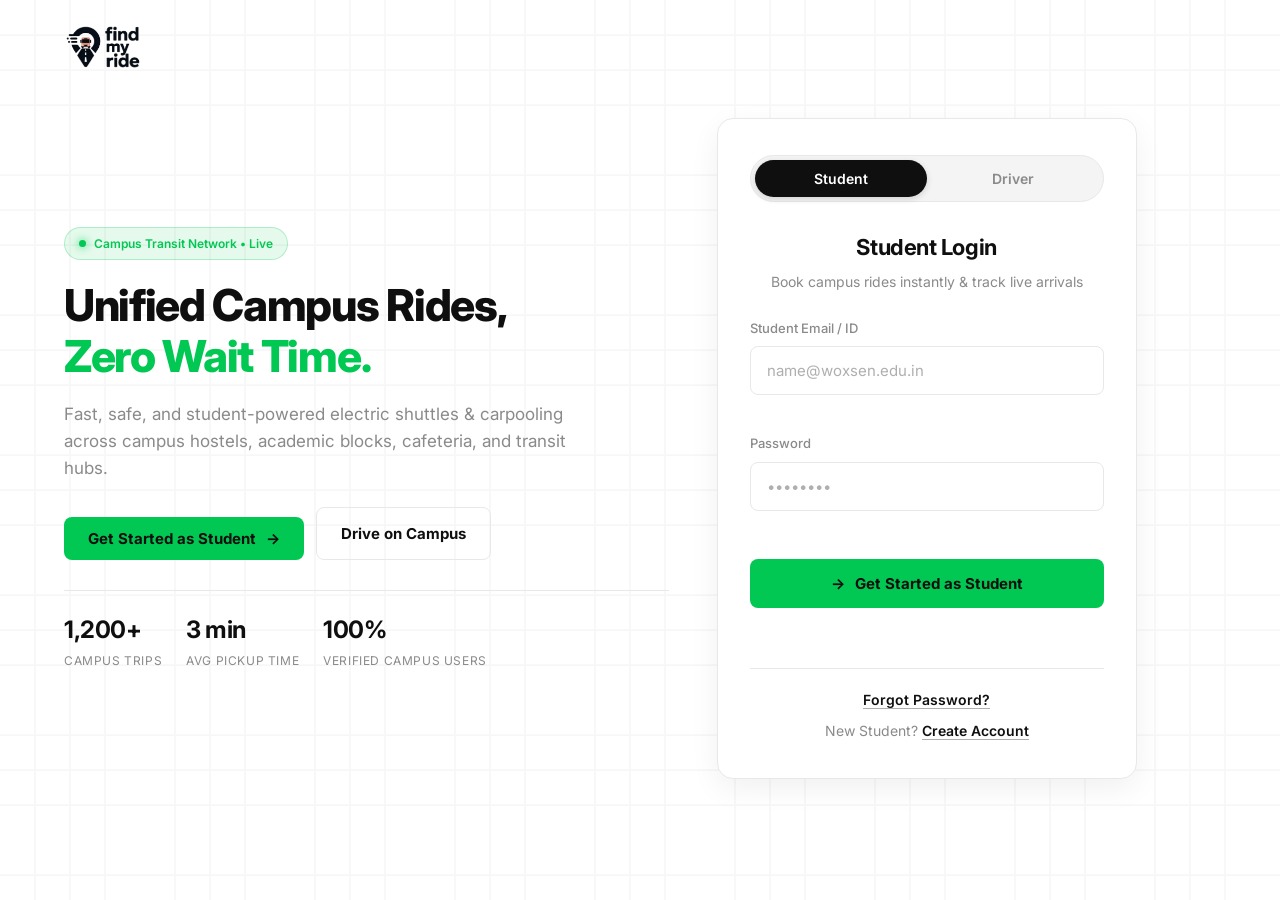
==== commit 87e62266: "changed in config.js" ====
--- a/frontend/index.html
+++ b/frontend/index.html
@@ -6,6 +6,7 @@
     <meta name="viewport" content="width=device-width, initial-scale=1.0">
     <title>Find My Ride — Fast, Safe Campus Mobility</title>
     <link rel="stylesheet" href="css/style.css">
+    <link rel="icon" type="image/png" href="assets/logo-mark.png">
 </head>
 
 <body class="unified-portal-body">
@@ -14,10 +15,9 @@
     <div class="city-map-overlay"></div>
 
     <!-- BRAND LOGO HEADER (NO NAVBAR / NO TABS) -->
-    <header class="portal-brand-header" style="width: 100%; max-width: 1200px; padding: 28px 24px 8px; display: flex; align-items: center; justify-content: flex-start;">
-        <a href="index.html" class="brand-logo" style="display: inline-flex; align-items: center; gap: 10px; text-decoration: none;">
-            <span style="display: inline-flex; align-items: center; justify-content: center; width: 34px; height: 34px; background: rgba(0, 200, 83, 0.12); border: 1px solid rgba(0, 200, 83, 0.3); border-radius: 8px; font-size: 16px;">⚡</span>
-            <span style="font-size: 22px; font-weight: 800; color: var(--text-main); letter-spacing: -0.03em;">Find My Ride</span>
+    <header class="portal-brand-header" style="width: 100%; max-width: 1200px; padding: 24px 24px 8px; display: flex; align-items: center; justify-content: flex-start;">
+        <a href="index.html" class="brand-logo" title="Find My Ride" style="display: inline-flex; align-items: center; text-decoration: none;">
+            <img src="assets/logo.png" alt="Find My Ride" class="brand-logo-img">
         </a>
     </header>
 
--- a/frontend/css/style.css
+++ b/frontend/css/style.css
@@ -106,12 +106,39 @@
 
 .navbar .logo,
 .navbar .brand {
+    display: inline-flex;
+    align-items: center;
+    gap: 12px;
     font-family: var(--font-heading);
     font-size: 20px;
     font-weight: 800;
     color: var(--text-main);
     letter-spacing: -0.03em;
     cursor: pointer;
+    text-decoration: none;
+}
+
+.brand-logo-img {
+    height: 46px;
+    width: auto;
+    max-height: 48px;
+    object-fit: contain;
+    display: block;
+    transition: transform 0.2s cubic-bezier(0.16, 1, 0.3, 1);
+}
+
+.nav-logo-img {
+    height: 36px;
+    width: auto;
+    max-height: 40px;
+    object-fit: contain;
+    display: block;
+    transition: transform 0.2s cubic-bezier(0.16, 1, 0.3, 1);
+}
+
+.portal-brand-header .brand-logo:hover .brand-logo-img,
+.navbar .logo:hover .nav-logo-img {
+    transform: scale(1.03);
 }
 
 .nav-actions {
@@ -1736,6 +1763,15 @@
     color: var(--accent-primary);
 }
 
+.driver-otp-box {
+    transition: all 0.2s ease;
+}
+
+.driver-otp-box input:focus {
+    border-color: var(--accent-primary) !important;
+    box-shadow: 0 0 0 3px rgba(0, 200, 83, 0.2) !important;
+}
+
 .share-route-btn {
     display: inline-flex;
     align-items: center;
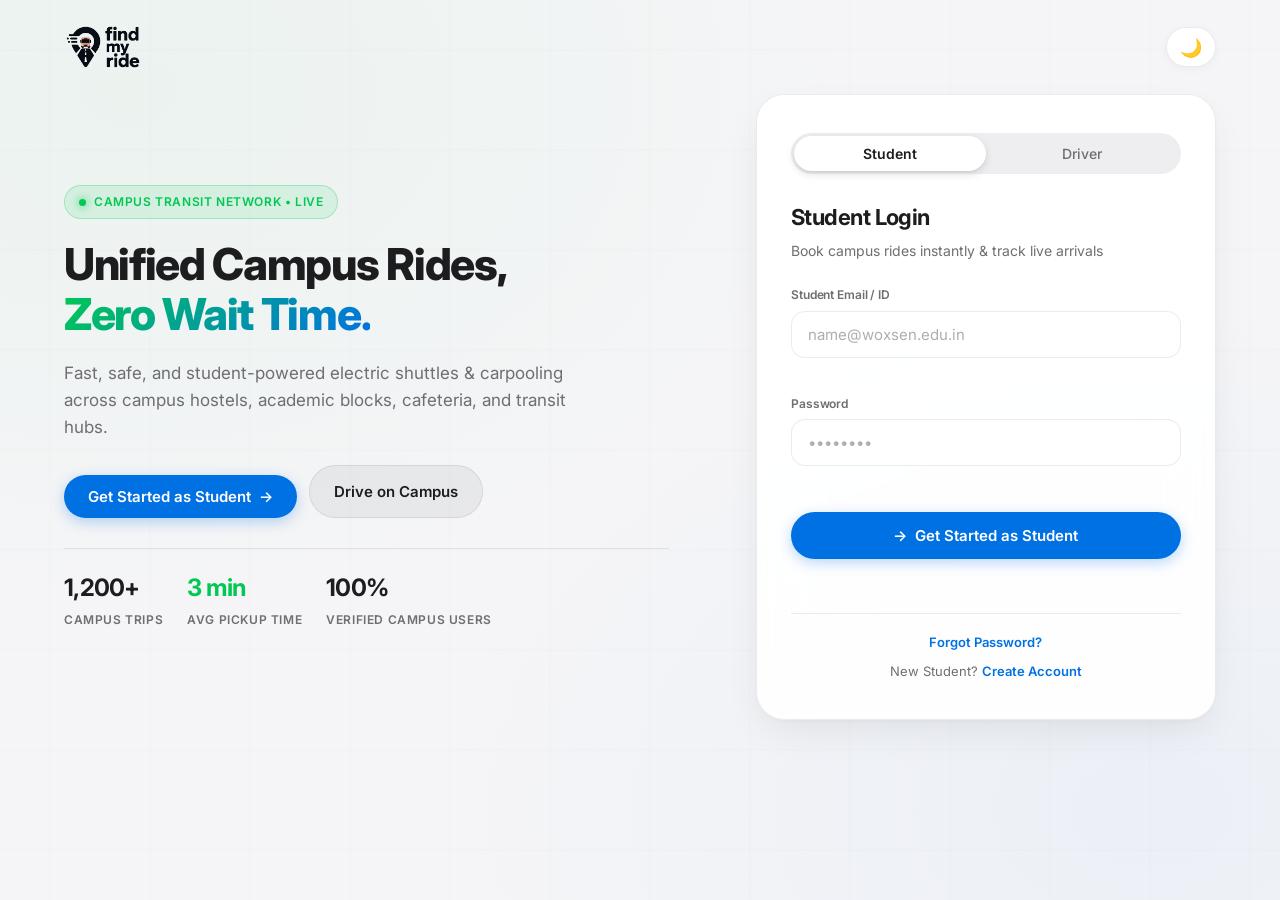
==== commit 9cd69c2a: "added adv feature and apple style" ====
--- a/frontend/index.html
+++ b/frontend/index.html
@@ -5,7 +5,7 @@
     <meta charset="UTF-8">
     <meta name="viewport" content="width=device-width, initial-scale=1.0">
     <title>Find My Ride — Fast, Safe Campus Mobility</title>
-    <link rel="stylesheet" href="css/style.css">
+    <link rel="stylesheet" href="css/style.css?v=3.3.0">
     <link rel="icon" type="image/png" href="assets/logo-mark.png">
 </head>
 
@@ -15,10 +15,13 @@
     <div class="city-map-overlay"></div>
 
     <!-- BRAND LOGO HEADER (NO NAVBAR / NO TABS) -->
-    <header class="portal-brand-header" style="width: 100%; max-width: 1200px; padding: 24px 24px 8px; display: flex; align-items: center; justify-content: flex-start;">
+    <header class="portal-brand-header" style="width: 100%; max-width: 1200px; padding: 24px 24px 8px; display: flex; align-items: center; justify-content: space-between;">
         <a href="index.html" class="brand-logo" title="Find My Ride" style="display: inline-flex; align-items: center; text-decoration: none;">
             <img src="assets/logo.png" alt="Find My Ride" class="brand-logo-img">
         </a>
+        <button type="button" class="theme-toggle-btn" onclick="toggleTheme()" title="Toggle Light / Dark Mode" id="themeToggleBtn">
+            🌙
+        </button>
     </header>
 
     <!-- MAIN INTERACTIVE CONTENT AREA: HERO CONTEXT BESIDE LOGIN CARD -->
--- a/frontend/css/style.css
+++ b/frontend/css/style.css
@@ -1,43 +1,116 @@
 @import url('https://fonts.googleapis.com/css2?family=Inter:wght@400;500;600;700;800&display=swap');
 
-:root {
-    /* Background: #FFFFFF */
-    --bg-primary: #FFFFFF;
-    --bg-secondary: #FAFAFA;
+:root,
+[data-theme="light"] {
+    /* Apple Cupertino Light Canvas & Surfaces */
+    --apple-canvas: #F5F5F7;
+    --bg-primary: #F5F5F7;
+    --bg-secondary: #FFFFFF;
     --bg-card: #FFFFFF;
-    --bg-card-hover: #F5F5F7;
+    --bg-card-hover: #FBFBFD;
     --bg-input: #FFFFFF;
 
-    /* Subtle borders */
-    --border-color: #E8E8E8;
-    --border-highlight: #C5C5C5;
-
-    /* Accent (CTA/buttons only): #00C853 (single green) */
-    --accent-primary: #00C853;
+    /* Apple Frosted Glass */
+    --glass-bg: rgba(255, 255, 255, 0.85);
+    --glass-border: rgba(0, 0, 0, 0.08);
+
+    /* Apple Borders */
+    --border-color: rgba(0, 0, 0, 0.08);
+    --border-highlight: rgba(0, 0, 0, 0.16);
+
+    /* Apple Cupertino System Accents */
+    --accent-primary: #00C853; /* Apple System Green / Campus Vivid Green */
     --accent-primary-hover: #00B248;
-    --accent-ink: #0F0F0F;
-
-    /* Statuses: Single green #00C853 for ride available/confirmed */
-    --status-pending: #8A8A8A;
-    --status-accepted: #00C853;
-    --status-completed: #00C853;
-    --status-cancelled: #E53935;
-
-    /* Primary/Text: #0F0F0F (near-black), Muted: #8A8A8A (grey) */
-    --text-main: #0F0F0F;
-    --text-muted: #8A8A8A;
-    --text-dim: #AFAFAF;
-
-    --font-heading: 'Inter', -apple-system, BlinkMacSystemFont, "Segoe UI", Roboto, sans-serif;
-    --font-body: 'Inter', -apple-system, BlinkMacSystemFont, "Segoe UI", Roboto, sans-serif;
-
-    --radius-sm: 8px;
-    --radius-md: 12px;
-    --radius-lg: 16px;
+    --accent-ink: #FFFFFF;
+    --apple-blue: #0071E3;
+    --apple-blue-hover: #0077ED;
+    --apple-green: #34C759;
+    --apple-red: #FF3B30;
+    --apple-orange: #FF9500;
+
+    /* Statuses */
+    --status-pending: #8E8E93;
+    --status-accepted: #34C759;
+    --status-completed: #34C759;
+    --status-cancelled: #FF3B30;
+
+    /* Apple Typography Hierarchy */
+    --text-main: #1D1D1F;
+    --text-muted: #6E6E73;
+    --text-dim: #86868B;
+    --text-placeholder: #AEAEB2;
+
+    --font-heading: -apple-system, BlinkMacSystemFont, "SF Pro Display", "SF Pro Text", "Helvetica Neue", "Inter", sans-serif;
+    --font-body: -apple-system, BlinkMacSystemFont, "SF Pro Text", "SF Pro Display", "Helvetica Neue", "Inter", sans-serif;
+
+    /* Apple Radii */
+    --radius-sm: 10px;
+    --radius-md: 14px;
+    --radius-lg: 20px;
+    --radius-xl: 26px;
     --radius-full: 9999px;
 
-    --shadow-card: 0 2px 10px rgba(15, 15, 15, 0.05);
-    --backdrop-blur: blur(12px);
+    /* Apple Soft Ambient Shadows */
+    --shadow-card: 0 4px 20px rgba(0, 0, 0, 0.04), 0 1px 3px rgba(0, 0, 0, 0.02);
+    --shadow-floating: 0 16px 40px -8px rgba(0, 0, 0, 0.08), 0 2px 6px -1px rgba(0, 0, 0, 0.04);
+    --backdrop-blur: blur(20px) saturate(180%);
+
+    --map-tile-filter: saturate(0.9) contrast(1.02);
+    --segmented-track-bg: rgba(118, 118, 128, 0.12);
+    --segmented-pill-bg: #FFFFFF;
+    --segmented-text-active: #1D1D1F;
+    --auth-card-bg: rgba(255, 255, 255, 0.92);
+}
+
+[data-theme="dark"] {
+    /* Apple Cupertino Dark Canvas & Surfaces (OLED Pro) */
+    --apple-canvas: #000000;
+    --bg-primary: #0A0A0C;
+    --bg-secondary: #161618;
+    --bg-card: #1C1C1E;
+    --bg-card-hover: #252528;
+    --bg-input: #1C1C1E;
+
+    /* Apple Frosted Glass (Dark) */
+    --glass-bg: rgba(24, 24, 26, 0.85);
+    --glass-border: rgba(255, 255, 255, 0.12);
+
+    /* Apple Borders (Dark) */
+    --border-color: rgba(255, 255, 255, 0.12);
+    --border-highlight: rgba(255, 255, 255, 0.22);
+
+    /* Apple Cupertino System Accents (Dark) */
+    --accent-primary: #30D158;
+    --accent-primary-hover: #28B84C;
+    --accent-ink: #000000;
+    --apple-blue: #0A84FF;
+    --apple-blue-hover: #409CFF;
+    --apple-green: #30D158;
+    --apple-red: #FF453A;
+    --apple-orange: #FF9F0A;
+
+    /* Statuses (Dark) */
+    --status-pending: #98989D;
+    --status-accepted: #30D158;
+    --status-completed: #30D158;
+    --status-cancelled: #FF453A;
+
+    /* Apple Typography Hierarchy (Dark) */
+    --text-main: #F5F5F7;
+    --text-muted: #A1A1A6;
+    --text-dim: #636366;
+    --text-placeholder: #48484A;
+
+    /* Apple Soft Ambient Shadows (Dark) */
+    --shadow-card: 0 4px 24px rgba(0, 0, 0, 0.5), 0 1px 3px rgba(0, 0, 0, 0.3);
+    --shadow-floating: 0 20px 48px -10px rgba(0, 0, 0, 0.7), 0 0 0 1px rgba(255, 255, 255, 0.1);
+    --backdrop-blur: blur(20px) saturate(180%);
+
+    --map-tile-filter: brightness(0.65) invert(1) contrast(3) hue-rotate(200deg) saturate(0.35);
+    --segmented-track-bg: rgba(118, 118, 128, 0.28);
+    --segmented-pill-bg: #2C2C2E;
+    --segmented-text-active: #FFFFFF;
+    --auth-card-bg: rgba(28, 28, 30, 0.92);
 }
 
 * {
@@ -54,6 +127,7 @@
     line-height: 1.6;
     overflow-x: hidden;
     -webkit-font-smoothing: antialiased;
+    transition: background-color 0.25s ease, color 0.25s ease;
 }
 
 ::-webkit-scrollbar {
@@ -66,7 +140,7 @@
 }
 
 ::-webkit-scrollbar-thumb {
-    background: #E0E0E0;
+    background: #D2D2D7;
     border-radius: var(--radius-full);
 }
 
@@ -77,24 +151,58 @@
 h1, h2, h3, h4, h5, h6 {
     font-family: var(--font-heading);
     font-weight: 700;
-    letter-spacing: -0.02em;
-    color: var(--text-main);
+    letter-spacing: -0.025em;
+    color: var(--text-main);
+}
+
+button, input, select, textarea {
+    font-family: var(--font-body);
+    -webkit-font-smoothing: antialiased;
+    -moz-osx-font-smoothing: grayscale;
 }
 
 a {
-    color: var(--text-main);
+    color: var(--apple-blue);
     text-decoration: none;
 }
 
 *:focus-visible {
-    outline: 2px solid var(--accent-primary);
+    outline: 2px solid var(--apple-blue);
     outline-offset: 2px;
+}
+
+.theme-toggle-btn {
+    background: var(--bg-secondary);
+    border: 1px solid var(--border-color);
+    color: var(--text-main);
+    width: 40px;
+    height: 40px;
+    border-radius: var(--radius-full);
+    display: inline-flex;
+    align-items: center;
+    justify-content: center;
+    cursor: pointer;
+    font-size: 18px;
+    transition: all 0.25s cubic-bezier(0.16, 1, 0.3, 1);
+    box-shadow: 0 2px 8px rgba(0, 0, 0, 0.04);
+}
+
+.theme-toggle-btn:hover {
+    background: var(--bg-card-hover);
+    border-color: var(--border-highlight);
+    transform: scale(1.06);
+}
+
+.theme-toggle-btn:active {
+    transform: scale(0.94);
 }
 
 .navbar {
     width: 100%;
-    padding: 18px 40px;
-    background: var(--bg-primary);
+    padding: 16px 40px;
+    background: var(--glass-bg);
+    backdrop-filter: var(--backdrop-blur);
+    -webkit-backdrop-filter: var(--backdrop-blur);
     border-bottom: 1px solid var(--border-color);
     position: sticky;
     top: 0;
@@ -102,6 +210,7 @@
     display: flex;
     justify-content: space-between;
     align-items: center;
+    transition: background-color 0.25s ease, border-color 0.25s ease;
 }
 
 .navbar .logo,
@@ -185,17 +294,19 @@
 .dashboard-card,
 .portal-card,
 .auth-card {
-    background: var(--bg-secondary);
+    background: var(--bg-card);
     border: 1px solid var(--border-color);
     border-radius: var(--radius-lg);
     padding: 32px;
     margin-bottom: 24px;
-    transition: border-color 0.2s ease;
+    box-shadow: var(--shadow-card);
+    transition: all 0.25s cubic-bezier(0.25, 1, 0.5, 1);
 }
 
 .dashboard-card:hover,
 .portal-card:hover {
     border-color: var(--border-highlight);
+    box-shadow: var(--shadow-floating);
 }
 
 .section-header {
@@ -210,6 +321,7 @@
 .section-header h2 {
     font-size: 20px;
     font-weight: 700;
+    color: var(--text-main);
 }
 
 .section-header .subtitle {
@@ -334,13 +446,13 @@
 button.danger,
 .btn.danger {
     background: transparent;
-    color: var(--status-cancelled);
-    border: 1px solid rgba(239, 68, 68, 0.3);
+    color: var(--apple-red);
+    border: 1px solid rgba(255, 59, 48, 0.25);
 }
 
 button.danger:hover,
 .btn.danger:hover {
-    background: rgba(239, 68, 68, 0.1);
+    background: rgba(255, 59, 48, 0.08);
 }
 
 button.success,
@@ -414,7 +526,8 @@
 }
 
 .leaflet-tile-pane {
-    filter: saturate(0.85) contrast(1.02);
+    filter: var(--map-tile-filter);
+    transition: filter 0.3s ease;
 }
 
 .map-overlay-info {
@@ -423,8 +536,9 @@
     left: 12px;
     right: 12px;
     z-index: 1000;
-    background: rgba(255, 255, 255, 0.94);
-    backdrop-filter: blur(10px);
+    background: var(--glass-bg);
+    backdrop-filter: var(--backdrop-blur);
+    -webkit-backdrop-filter: var(--backdrop-blur);
     border: 1px solid var(--border-color);
     padding: 12px 18px;
     border-radius: var(--radius-sm);
@@ -433,7 +547,7 @@
     align-items: center;
     font-size: 13px;
     color: var(--text-muted);
-    box-shadow: 0 4px 14px rgba(15, 15, 15, 0.08);
+    box-shadow: var(--shadow-card);
 }
 
 .map-overlay-info strong {
@@ -454,45 +568,48 @@
 }
 
 .badge-pending {
-    color: var(--status-pending);
-    border-color: rgba(217, 119, 6, 0.35);
-    background: rgba(217, 119, 6, 0.08);
+    color: var(--apple-orange);
+    border-color: rgba(255, 149, 0, 0.25);
+    background: rgba(255, 149, 0, 0.08);
 }
 
 .badge-accepted,
 .badge-started {
-    color: var(--accent-primary);
-    border-color: rgba(6, 193, 103, 0.35);
-    background: rgba(6, 193, 103, 0.08);
+    color: var(--apple-green);
+    border-color: rgba(52, 199, 89, 0.25);
+    background: rgba(52, 199, 89, 0.08);
 }
 
 .badge-completed {
-    color: var(--status-completed);
-    border-color: rgba(16, 185, 129, 0.35);
-    background: rgba(16, 185, 129, 0.08);
+    color: var(--apple-green);
+    border-color: rgba(52, 199, 89, 0.25);
+    background: rgba(52, 199, 89, 0.08);
 }
 
 .badge-cancelled {
-    color: var(--status-cancelled);
-    border-color: rgba(239, 68, 68, 0.35);
-    background: rgba(239, 68, 68, 0.08);
+    color: var(--apple-red);
+    border-color: rgba(255, 59, 48, 0.25);
+    background: rgba(255, 59, 48, 0.08);
 }
 
 .ride-card {
-    background: var(--bg-secondary);
-    border: 1px solid var(--border-color);
-    border-radius: var(--radius-md);
+    background: var(--bg-card);
+    border: 1px solid var(--border-color);
+    border-radius: var(--radius-lg);
     padding: 24px;
     margin-top: 16px;
-    transition: border-color 0.2s ease;
+    box-shadow: var(--shadow-card);
+    transition: all 0.25s cubic-bezier(0.25, 1, 0.5, 1);
 }
 
 .ride-card:hover {
     border-color: var(--border-highlight);
+    box-shadow: var(--shadow-floating);
 }
 
 .ride-card.active-ride-card {
-    border-color: var(--border-highlight);
+    border-color: var(--apple-blue);
+    box-shadow: 0 0 0 1px var(--apple-blue), var(--shadow-card);
 }
 
 .ride-header {
@@ -627,8 +744,8 @@
 .switch {
     position: relative;
     display: inline-block;
-    width: 52px;
-    height: 28px;
+    width: 50px;
+    height: 30px;
 }
 
 .switch input {
@@ -644,32 +761,33 @@
     left: 0;
     right: 0;
     bottom: 0;
-    background-color: var(--bg-primary);
-    transition: .25s;
-    border-radius: 34px;
-    border: 1px solid var(--border-color);
+    background-color: #E5E5EA;
+    transition: 0.28s cubic-bezier(0.4, 0, 0.2, 1);
+    border-radius: 30px;
+    border: 1px solid rgba(0, 0, 0, 0.04);
 }
 
 .slider:before {
     position: absolute;
     content: "";
-    height: 20px;
-    width: 20px;
+    height: 24px;
+    width: 24px;
     left: 3px;
-    bottom: 3px;
-    background-color: var(--text-muted);
-    transition: .25s;
+    bottom: 2px;
+    background-color: #FFFFFF;
+    transition: 0.28s cubic-bezier(0.4, 0, 0.2, 1);
     border-radius: 50%;
+    box-shadow: 0 3px 8px rgba(0, 0, 0, 0.15), 0 1px 1px rgba(0, 0, 0, 0.06);
 }
 
 input:checked + .slider {
-    background-color: var(--bg-primary);
-    border-color: var(--accent-primary);
+    background-color: #34C759;
+    border-color: #34C759;
 }
 
 input:checked + .slider:before {
-    transform: translateX(24px);
-    background-color: var(--accent-primary);
+    transform: translateX(20px);
+    background-color: #FFFFFF;
 }
 
 .toast-stack {
@@ -715,7 +833,10 @@
 }
 
 .unified-portal-body {
-    background-color: var(--bg-primary);
+    background-color: var(--apple-canvas);
+    background-image: 
+        radial-gradient(at 10% 10%, rgba(52, 199, 89, 0.05) 0px, transparent 45%),
+        radial-gradient(at 90% 90%, rgba(0, 113, 227, 0.04) 0px, transparent 45%);
     min-height: 100vh;
     display: flex;
     flex-direction: column;
@@ -723,6 +844,7 @@
     align-items: center;
     position: relative;
     overflow-x: hidden;
+    font-family: var(--font-body);
 }
 
 .city-map-overlay {
@@ -731,8 +853,8 @@
     left: 0;
     width: 100vw;
     height: 100vh;
-    background-image: url("data:image/svg+xml,%3Csvg xmlns='http://www.w3.org/2000/svg' width='120' height='120' viewBox='0 0 120 120'%3E%3Cpath d='M0 30h120M0 60h120M0 90h120M30 0v120M60 0v120M90 0v120' stroke='rgba(15,15,15,0.03)' stroke-width='1.5' fill='none'/%3E%3C/svg%3E");
-    background-size: 140px 140px;
+    background-image: url("data:image/svg+xml,%3Csvg xmlns='http://www.w3.org/2000/svg' width='100' height='100' viewBox='0 0 100 100'%3E%3Cpath d='M0 50h100M50 0v100' stroke='%231D1D1F' stroke-opacity='0.02' stroke-width='1' fill='none'/%3E%3C/svg%3E");
+    background-size: 100px 100px;
     z-index: 1;
     pointer-events: none;
 }
@@ -740,53 +862,188 @@
 .portal-brand-header {
     position: relative;
     z-index: 10;
-    margin-bottom: 24px;
-    text-align: center;
+    width: 100%;
+    max-width: 1200px;
+    padding: 32px 24px 16px;
+    display: flex;
+    align-items: center;
+    justify-content: flex-start;
 }
 
 .portal-brand-header .brand-logo {
     display: inline-flex;
     align-items: center;
+    text-decoration: none;
+}
+
+.landing-content-area {
+    position: relative;
+    z-index: 10;
+    width: 100%;
+    max-width: 1200px;
+    padding: 24px 24px 80px;
+    margin: 0 auto;
+}
+
+.home-layout-grid {
+    display: grid;
+    grid-template-columns: 1.1fr 0.9fr;
+    gap: 48px;
+    align-items: center;
+}
+
+/* Left Column: Hero Context & Apple Typography */
+.home-hero-content {
+    display: flex;
+    flex-direction: column;
+    gap: 22px;
+}
+
+.hero-pill-badge {
+    display: inline-flex;
+    align-items: center;
+    gap: 8px;
+    align-self: flex-start;
+    padding: 6px 14px;
+    background: rgba(52, 199, 89, 0.12);
+    border: 1px solid rgba(52, 199, 89, 0.25);
+    border-radius: var(--radius-full);
+    font-size: 12px;
+    font-weight: 700;
+    text-transform: uppercase;
+    letter-spacing: 0.05em;
+    color: #248A3D;
+}
+
+.hero-pill-badge .dot-live {
+    width: 8px;
+    height: 8px;
+    border-radius: 50%;
+    background: #34C759;
+    box-shadow: 0 0 8px rgba(52, 199, 89, 0.6);
+    animation: applePulse 2s infinite ease-in-out;
+}
+
+@keyframes applePulse {
+    0% { transform: scale(0.95); opacity: 0.8; }
+    50% { transform: scale(1.15); opacity: 1; }
+    100% { transform: scale(0.95); opacity: 0.8; }
+}
+
+.home-hero-content h1 {
     font-family: var(--font-heading);
-    font-size: 26px;
+    font-size: clamp(34px, 4.8vw, 56px);
     font-weight: 800;
-    color: var(--text-main);
+    line-height: 1.1;
     letter-spacing: -0.03em;
+    color: #1D1D1F;
+    margin: 0;
+}
+
+.home-hero-content h1 .gradient-text {
+    background: linear-gradient(135deg, #00C853 0%, #0071E3 100%);
+    -webkit-background-clip: text;
+    -webkit-text-fill-color: transparent;
+    display: inline;
+}
+
+.hero-subtitle {
+    font-family: var(--font-body);
+    font-size: clamp(16px, 1.2vw, 18px);
+    font-weight: 400;
+    line-height: 1.6;
+    color: #6E6E73;
+    max-width: 520px;
+    margin: 0;
+}
+
+.hero-stats-row {
+    display: grid;
+    grid-template-columns: repeat(3, 1fr);
+    gap: 16px;
+    padding-top: 18px;
+    border-top: 1px solid rgba(0, 0, 0, 0.08);
+    margin-top: 8px;
+}
+
+.hero-stat-item h3 {
+    font-family: var(--font-heading);
+    font-size: 28px;
+    font-weight: 800;
+    letter-spacing: -0.03em;
+    color: #1D1D1F;
+    margin: 0 0 2px 0;
+}
+
+.hero-stat-item:nth-child(2) h3 {
+    color: #00C853;
+}
+
+.hero-stat-item p {
+    font-size: 12px;
+    font-weight: 600;
+    color: #86868B;
+    text-transform: uppercase;
+    letter-spacing: 0.05em;
+    margin: 0;
+}
+
+/* Right Column: Apple Floating Card with Cupertino Segmented Control */
+.auth-container {
+    width: 100%;
+    min-height: 100vh;
+    display: flex;
+    align-items: center;
+    justify-content: center;
+    padding: 40px 20px;
+    position: relative;
+    z-index: 10;
+}
+
+.auth-page-card {
+    margin: 0 auto;
 }
 
 .unified-auth-card {
     position: relative;
     z-index: 10;
     width: 100%;
-    max-width: 420px;
-    background: var(--bg-card);
-    border: 1px solid var(--border-color);
-    border-radius: var(--radius-lg);
-    padding: 36px 32px;
-    box-shadow: 0 10px 30px rgba(15, 15, 15, 0.06);
-}
-
+    max-width: 460px;
+    margin-left: auto;
+    background: var(--auth-card-bg);
+    backdrop-filter: blur(30px) saturate(190%);
+    -webkit-backdrop-filter: blur(30px) saturate(190%);
+    border: 1px solid var(--border-color);
+    border-radius: 28px;
+    padding: 38px 34px;
+    box-shadow: var(--shadow-floating);
+    transition: background-color 0.25s ease, border-color 0.25s ease, box-shadow 0.25s ease;
+}
+
+/* Cupertino Floating Segmented Controller */
 .segmented-control-wrapper {
-    background: #F4F4F5;
-    border: 1px solid var(--border-color);
-    border-radius: var(--radius-full);
-    padding: 4px;
+    background: var(--segmented-track-bg);
+    border: none;
+    border-radius: var(--radius-full);
+    padding: 3px;
     display: grid;
     grid-template-columns: 1fr 1fr;
     position: relative;
-    margin-bottom: 28px;
+    margin-bottom: 26px;
+    box-sizing: border-box;
+    transition: background-color 0.25s ease;
 }
 
 .segmented-control-wrapper .pill-highlight {
     position: absolute;
-    top: 4px;
-    bottom: 4px;
-    left: 4px;
-    width: calc(50% - 4px);
-    background: var(--text-main);
-    border-radius: var(--radius-full);
-    transition: transform 0.25s cubic-bezier(0.4, 0, 0.2, 1);
-    box-shadow: 0 2px 6px rgba(15, 15, 15, 0.15);
+    top: 3px;
+    bottom: 3px;
+    left: 3px;
+    width: calc(50% - 3px);
+    background: var(--segmented-pill-bg);
+    border-radius: var(--radius-full);
+    transition: transform 0.28s cubic-bezier(0.16, 1, 0.3, 1), background-color 0.25s ease;
+    box-shadow: 0 3px 8px rgba(0, 0, 0, 0.12), 0 1px 2px rgba(0, 0, 0, 0.06);
 }
 
 .segmented-control-wrapper.driver-active .pill-highlight {
@@ -802,120 +1059,155 @@
     color: var(--text-muted);
     font-family: var(--font-heading);
     font-size: 14px;
+    font-weight: 500;
+    padding: 9px 16px;
+    border-radius: var(--radius-full);
+    cursor: pointer;
+    display: flex;
+    align-items: center;
+    justify-content: center;
+    transition: color 0.2s ease, font-weight 0.2s ease;
+}
+
+.segmented-control-wrapper .role-btn.active {
+    color: var(--segmented-text-active);
     font-weight: 600;
-    padding: 10px 16px;
-    border-radius: var(--radius-full);
-    cursor: pointer;
-    display: flex;
-    align-items: center;
-    justify-content: center;
-    transition: color 0.25s ease;
-}
-
-.segmented-control-wrapper .role-btn.active {
-    color: var(--bg-primary);
 }
 
 .portal-card-header {
-    text-align: center;
+    text-align: left;
     margin-bottom: 24px;
 }
 
-.portal-card-header h1 {
-    font-size: 22px;
+.portal-card-header h2 {
+    font-size: 24px;
     font-weight: 700;
     color: var(--text-main);
-    margin-bottom: 6px;
+    letter-spacing: -0.025em;
+    margin: 0 0 6px 0;
 }
 
 .portal-card-header p {
     font-size: 14px;
     color: var(--text-muted);
+    margin: 0;
+    line-height: 1.45;
 }
 
 .form-group-uber {
-    margin-bottom: 20px;
+    margin-bottom: 18px;
+    text-align: left;
 }
 
 .form-group-uber label {
     display: block;
-    font-size: 13px;
-    font-weight: 500;
-    color: var(--text-muted);
-    margin-bottom: 8px;
+    font-size: 12px;
+    font-weight: 600;
+    color: var(--text-muted);
+    letter-spacing: -0.01em;
+    margin-bottom: 6px;
 }
 
 .input-uber {
     width: 100%;
-    background: var(--bg-primary);
-    border: 1px solid var(--border-color);
-    border-radius: var(--radius-sm);
-    padding: 14px 16px;
+    background: var(--bg-input);
+    border: 1px solid var(--border-color);
+    border-radius: 14px;
+    padding: 13px 16px;
     font-family: var(--font-body);
     font-size: 15px;
     font-weight: 400;
     color: var(--text-main);
-    transition: border-color 0.2s ease;
+    transition: all 0.2s cubic-bezier(0.25, 1, 0.5, 1);
     outline: none;
+    box-sizing: border-box;
 }
 
 .input-uber::placeholder {
-    color: var(--text-dim);
+    color: var(--text-placeholder);
 }
 
 .input-uber:focus {
-    border-color: var(--accent-primary);
+    background: var(--bg-card);
+    border-color: var(--apple-blue);
+    box-shadow: 0 0 0 4px rgba(0, 113, 227, 0.18);
 }
 
 .btn-rapido {
     width: 100%;
-    background: var(--accent-primary);
-    color: var(--accent-ink);
+    background: #0071E3;
+    color: #FFFFFF;
     font-family: var(--font-heading);
     font-size: 15px;
-    font-weight: 700;
-    padding: 15px 24px;
+    font-weight: 600;
+    padding: 14px 24px;
     border: none;
-    border-radius: var(--radius-sm);
+    border-radius: var(--radius-full);
     cursor: pointer;
     display: flex;
     align-items: center;
     justify-content: center;
-    gap: 10px;
-    transition: opacity 0.15s ease;
+    gap: 8px;
+    box-shadow: 0 4px 14px rgba(0, 113, 227, 0.28);
+    transition: all 0.2s cubic-bezier(0.25, 1, 0.5, 1);
     margin-top: 10px;
 }
 
 .btn-rapido:hover {
-    opacity: 0.9;
+    background: #0077ED;
+    transform: translateY(-1px);
+    box-shadow: 0 6px 18px rgba(0, 113, 227, 0.35);
+}
+
+.btn-rapido:active {
+    transform: scale(0.98);
 }
 
 .portal-card-footer {
-    margin-top: 24px;
-    padding-top: 20px;
-    border-top: 1px solid var(--border-color);
+    margin-top: 22px;
+    padding-top: 18px;
+    border-top: 1px solid rgba(0, 0, 0, 0.08);
     text-align: center;
-    font-size: 14px;
-    color: var(--text-muted);
+    font-size: 13px;
+    color: #6E6E73;
 }
 
 .portal-card-footer a {
-    color: var(--text-main);
+    color: #0071E3;
     font-weight: 600;
     text-decoration: none;
-    border-bottom: 1px solid var(--text-dim);
+    transition: color 0.15s ease;
 }
 
 .portal-card-footer a:hover {
-    border-color: var(--text-main);
+    text-decoration: underline;
 }
 
 .form-status-msg {
-    margin-top: 16px;
-    font-size: 14px;
+    margin-top: 14px;
+    font-size: 13px;
     font-weight: 600;
     text-align: center;
-    min-height: 20px;
+    min-height: 18px;
+}
+
+.btn.secondary {
+    background: rgba(0, 0, 0, 0.05);
+    color: #1D1D1F;
+    border: 1px solid rgba(0, 0, 0, 0.08);
+    border-radius: var(--radius-full);
+    font-weight: 600;
+    transition: all 0.2s ease;
+}
+
+.btn.secondary:hover {
+    background: rgba(0, 0, 0, 0.08);
+    border-color: rgba(0, 0, 0, 0.12);
+    transform: translateY(-1px);
+}
+
+.btn.secondary:active {
+    transform: scale(0.98);
 }
 
 @media (max-width: 768px) {
@@ -1206,24 +1498,25 @@
     position: relative;
     display: inline-flex;
     align-items: center;
-    background: #F4F4F5;
-    border: 1px solid var(--border-color);
-    border-radius: 12px;
-    padding: 4px;
+    background: var(--segmented-track-bg);
+    border: 1px solid var(--border-color);
+    border-radius: var(--radius-full);
+    padding: 3px;
     gap: 2px;
     box-sizing: border-box;
+    transition: background-color 0.25s ease;
 }
 
 .animated-bg-pill {
     position: absolute;
     top: 0;
     left: 0;
-    background: #0F0F0F;
-    border: 1px solid #0F0F0F;
-    border-radius: 8px;
+    background: var(--segmented-pill-bg);
+    border-radius: var(--radius-full);
     pointer-events: none;
     z-index: 1;
-    box-shadow: 0 2px 8px rgba(15, 15, 15, 0.18);
+    box-shadow: 0 3px 8px rgba(0, 0, 0, 0.12), 0 1px 2px rgba(0, 0, 0, 0.06);
+    transition: background-color 0.25s ease;
 }
 
 .nav-tab-btn {
@@ -1232,26 +1525,26 @@
     background: transparent;
     border: none;
     outline: none;
-    padding: 7px 18px;
+    padding: 8px 18px;
     font-family: var(--font-heading);
-    font-size: 14px;
+    font-size: 13.5px;
     font-weight: 500;
-    color: #8A8A8A;
-    border-radius: 8px;
+    color: var(--text-muted);
+    border-radius: var(--radius-full);
     cursor: pointer;
     display: inline-flex;
     align-items: center;
     gap: 6px;
-    transition: color 0.2s ease;
+    transition: color 0.2s ease, font-weight 0.2s ease;
     user-select: none;
 }
 
 .nav-tab-btn:hover {
-    color: #0F0F0F;
+    color: var(--text-main);
 }
 
 .nav-tab-btn.active {
-    color: #FFFFFF;
+    color: var(--segmented-text-active);
     font-weight: 600;
 }
 
@@ -1377,7 +1670,7 @@
 .page-section-header .section-tag {
     display: inline-block;
     padding: 4px 12px;
-    background: #F4F4F5;
+    background: var(--bg-primary);
     border: 1px solid var(--border-color);
     border-radius: var(--radius-full);
     font-size: 12px;
@@ -1420,21 +1713,21 @@
     transition: transform 0.25s ease, border-color 0.25s ease, box-shadow 0.25s ease;
     position: relative;
     overflow: hidden;
-    box-shadow: 0 2px 12px rgba(15, 15, 15, 0.04);
+    box-shadow: var(--shadow-card);
 }
 
 .feature-glass-card:hover {
     transform: translateY(-4px);
     border-color: var(--accent-primary);
-    box-shadow: 0 8px 24px rgba(0, 200, 83, 0.12);
+    box-shadow: var(--shadow-floating);
 }
 
 .feature-card-icon {
     width: 48px;
     height: 48px;
-    border-radius: 12px;
-    background: rgba(0, 200, 83, 0.1);
-    border: 1px solid rgba(0, 200, 83, 0.25);
+    border-radius: 14px;
+    background: rgba(52, 199, 89, 0.12);
+    border: 1px solid rgba(52, 199, 89, 0.25);
     display: flex;
     align-items: center;
     justify-content: center;
@@ -1457,7 +1750,7 @@
 .feature-glass-card .card-badge {
     align-self: flex-start;
     padding: 3px 10px;
-    background: #F4F4F5;
+    background: var(--bg-primary);
     border: 1px solid var(--border-color);
     border-radius: var(--radius-full);
     font-size: 11px;
@@ -1486,14 +1779,14 @@
     display: flex;
     align-items: flex-start;
     gap: 16px;
-    box-shadow: 0 2px 8px rgba(15, 15, 15, 0.03);
+    box-shadow: var(--shadow-card);
 }
 
 .contact-icon-box {
     width: 44px;
     height: 44px;
-    border-radius: 10px;
-    background: #F4F4F5;
+    border-radius: 12px;
+    background: var(--bg-primary);
     border: 1px solid var(--border-color);
     display: flex;
     align-items: center;
@@ -1568,7 +1861,7 @@
     text-transform: uppercase;
     letter-spacing: 0.08em;
     color: var(--text-muted);
-    background: #F4F4F5;
+    background: var(--bg-primary);
     border: 1px solid var(--border-color);
     padding: 3px 8px;
     border-radius: var(--radius-full);
@@ -1582,13 +1875,13 @@
     gap: 4px;
     font-size: 11px;
     font-weight: 700;
-    color: #00C853;
+    color: var(--accent-primary);
     margin-left: 6px;
 }
 
 /* Story & Trust Banner */
 .story-trust-banner {
-    background: #FFFFFF;
+    background: var(--bg-card);
     border: 1px solid var(--border-color);
     border-radius: var(--radius-lg);
     padding: 32px;
@@ -1597,7 +1890,7 @@
     grid-template-columns: 1.25fr 1fr;
     gap: 32px;
     align-items: center;
-    box-shadow: 0 2px 12px rgba(15, 15, 15, 0.04);
+    box-shadow: var(--shadow-card);
 }
 
 .story-trust-content {
@@ -1612,12 +1905,12 @@
     align-items: center;
     gap: 6px;
     padding: 4px 12px;
-    background: #F4F4F5;
+    background: var(--bg-primary);
     border: 1px solid var(--border-color);
     border-radius: var(--radius-full);
     font-size: 12px;
     font-weight: 700;
-    color: #0F0F0F;
+    color: var(--text-main);
     letter-spacing: 0.04em;
     text-transform: uppercase;
 }
@@ -1652,13 +1945,13 @@
     align-items: center;
     gap: 6px;
     padding: 6px 14px;
-    background: #FFFFFF;
+    background: var(--bg-card);
     border: 1px solid var(--border-color);
     border-radius: var(--radius-full);
     font-size: 12px;
     font-weight: 600;
     color: var(--text-main);
-    box-shadow: 0 1px 4px rgba(15, 15, 15, 0.03);
+    box-shadow: var(--shadow-card);
     transition: border-color 0.2s ease;
 }
 
@@ -1676,8 +1969,8 @@
     border-radius: var(--radius-md);
     overflow: hidden;
     border: 1px solid var(--border-color);
-    box-shadow: 0 4px 20px rgba(15, 15, 15, 0.06);
-    background: #FAFAFA;
+    box-shadow: var(--shadow-card);
+    background: var(--bg-primary);
 }
 
 .story-trust-image-card img {
@@ -1692,8 +1985,9 @@
     position: absolute;
     bottom: 12px;
     left: 12px;
-    background: rgba(255, 255, 255, 0.94);
-    backdrop-filter: blur(8px);
+    background: var(--glass-bg);
+    backdrop-filter: var(--backdrop-blur);
+    -webkit-backdrop-filter: var(--backdrop-blur);
     border: 1px solid var(--border-color);
     padding: 6px 12px;
     border-radius: var(--radius-sm);
@@ -1720,7 +2014,7 @@
     gap: 16px;
     margin: 16px 0;
     padding: 16px;
-    background: #FAFAFA;
+    background: var(--bg-primary);
     border: 1px solid var(--border-color);
     border-radius: var(--radius-md);
 }
@@ -1750,8 +2044,8 @@
     align-items: center;
     gap: 10px;
     padding: 8px 16px;
-    background: rgba(0, 200, 83, 0.08);
-    border: 1px solid rgba(0, 200, 83, 0.35);
+    background: rgba(52, 199, 89, 0.1);
+    border: 1px solid rgba(52, 199, 89, 0.35);
     border-radius: var(--radius-sm);
 }
 
@@ -1776,7 +2070,7 @@
     display: inline-flex;
     align-items: center;
     gap: 6px;
-    background: #FFFFFF;
+    background: var(--bg-card);
     color: var(--text-main);
     border: 1px solid var(--border-color);
     padding: 8px 14px;
@@ -1789,7 +2083,7 @@
 
 .share-route-btn:hover {
     border-color: var(--accent-primary);
-    background: #F4F4F5;
+    background: var(--bg-card-hover);
 }
 
 /* Landmark Chips */
@@ -1802,7 +2096,7 @@
 
 .landmark-chip {
     padding: 7px 14px;
-    background: #FFFFFF;
+    background: var(--bg-card);
     border: 1px solid var(--border-color);
     border-radius: var(--radius-full);
     font-size: 12px;
@@ -1817,13 +2111,13 @@
 
 .landmark-chip:hover {
     border-color: var(--border-highlight);
-    background: #FAFAFA;
+    background: var(--bg-card-hover);
 }
 
 .landmark-chip.selected {
-    background: #0F0F0F;
-    color: #FFFFFF;
-    border-color: #0F0F0F;
+    background: var(--text-main);
+    color: var(--bg-primary);
+    border-color: var(--text-main);
 }
 
 /* Fixed Flat Pricing Badge */
@@ -1832,8 +2126,8 @@
     align-items: center;
     gap: 8px;
     padding: 6px 14px;
-    background: rgba(0, 200, 83, 0.08);
-    border: 1px solid rgba(0, 200, 83, 0.25);
+    background: rgba(52, 199, 89, 0.1);
+    border: 1px solid rgba(52, 199, 89, 0.25);
     border-radius: var(--radius-full);
     font-size: 12px;
     font-weight: 700;
@@ -1851,9 +2145,11 @@
     bottom: 24px;
     left: 24px;
     z-index: 9000;
-    background: #0F0F0F;
-    color: #FFFFFF;
-    border: 1px solid #333333;
+    background: var(--glass-bg);
+    backdrop-filter: var(--backdrop-blur);
+    -webkit-backdrop-filter: var(--backdrop-blur);
+    color: var(--text-main);
+    border: 1px solid var(--border-color);
     border-radius: var(--radius-full);
     padding: 12px 20px;
     font-family: var(--font-heading);
@@ -1863,12 +2159,12 @@
     display: flex;
     align-items: center;
     gap: 8px;
-    box-shadow: 0 4px 16px rgba(15, 15, 15, 0.2);
-    transition: transform 0.15s ease, background-color 0.15s ease;
+    box-shadow: var(--shadow-floating);
+    transition: transform 0.2s cubic-bezier(0.25, 1, 0.5, 1), background-color 0.2s ease;
 }
 
 .safety-sos-fab:hover {
-    background: #1F1F1F;
+    background: var(--bg-card-hover);
     transform: translateY(-2px);
 }
 
@@ -1876,8 +2172,8 @@
     width: 8px;
     height: 8px;
     border-radius: 50%;
-    background: #FF3B30;
-    box-shadow: 0 0 8px #FF3B30;
+    background: var(--apple-red);
+    box-shadow: 0 0 8px var(--apple-red);
 }
 
 /* Campus Emergency SOS Modal */
@@ -1887,8 +2183,9 @@
     left: 0;
     width: 100vw;
     height: 100vh;
-    background: rgba(15, 15, 15, 0.6);
-    backdrop-filter: blur(8px);
+    background: rgba(0, 0, 0, 0.5);
+    backdrop-filter: blur(16px) saturate(180%);
+    -webkit-backdrop-filter: blur(16px) saturate(180%);
     z-index: 9999;
     display: flex;
     align-items: center;
@@ -1903,11 +2200,11 @@
 .sos-modal-card {
     width: 100%;
     max-width: 480px;
-    background: #FFFFFF;
-    border: 1px solid var(--border-color);
-    border-radius: var(--radius-lg);
+    background: var(--bg-card);
+    border: 1px solid var(--border-color);
+    border-radius: 24px;
     padding: 32px;
-    box-shadow: 0 20px 40px rgba(15, 15, 15, 0.15);
+    box-shadow: var(--shadow-floating);
     position: relative;
 }
 
@@ -1921,14 +2218,14 @@
 .sos-modal-header h3 {
     font-size: 20px;
     font-weight: 800;
-    color: #0F0F0F;
+    color: var(--text-main);
     display: flex;
     align-items: center;
     gap: 8px;
 }
 
 .sos-modal-close-btn {
-    background: #FAFAFA;
+    background: var(--bg-primary);
     border: 1px solid var(--border-color);
     border-radius: 50%;
     width: 32px;
@@ -1939,12 +2236,18 @@
     cursor: pointer;
     font-size: 14px;
     color: var(--text-muted);
+    transition: all 0.15s ease;
+}
+
+.sos-modal-close-btn:hover {
+    background: #E5E5EA;
+    color: #1D1D1F;
 }
 
 .sos-contact-card {
-    background: #FAFAFA;
-    border: 1px solid var(--border-color);
-    border-radius: var(--radius-md);
+    background: #F5F5F7;
+    border: 1px solid rgba(0, 0, 0, 0.06);
+    border-radius: 16px;
     padding: 16px;
     margin-bottom: 12px;
     display: flex;
@@ -1966,11 +2269,11 @@
 }
 
 .sos-call-btn {
-    background: #0F0F0F;
+    background: #1D1D1F;
     color: #FFFFFF;
     border: none;
-    border-radius: var(--radius-sm);
-    padding: 8px 16px;
+    border-radius: var(--radius-full);
+    padding: 8px 18px;
     font-size: 13px;
     font-weight: 700;
     cursor: pointer;
@@ -1990,7 +2293,7 @@
     background: var(--accent-primary);
     color: var(--accent-ink);
     border: none;
-    border-radius: var(--radius-sm);
+    border-radius: var(--radius-full);
     padding: 14px;
     font-size: 14px;
     font-weight: 700;
@@ -2000,10 +2303,14 @@
     justify-content: center;
     gap: 8px;
     margin-top: 16px;
+    box-shadow: 0 4px 14px rgba(0, 200, 83, 0.25);
+    transition: all 0.2s ease;
 }
 
 .sos-broadcast-btn:hover {
-    opacity: 0.92;
+    background: #00B248;
+    transform: translateY(-1px);
+    box-shadow: 0 6px 18px rgba(0, 200, 83, 0.32);
 }
 
 @media (max-width: 768px) {
@@ -2019,4 +2326,397 @@
         padding: 10px 16px;
         font-size: 12px;
     }
-}+}
+
+/* ============================================================
+   REALISTIC APPLE ID, APPLE WALLET PASS & IOS INSET SETTINGS
+   ============================================================ */
+
+/* 1. Apple ID Centered Account Header */
+.apple-profile-header {
+    display: flex;
+    flex-direction: column;
+    align-items: center;
+    text-align: center;
+    padding: 20px 0 28px 0;
+}
+
+.apple-avatar-wrap {
+    position: relative;
+    margin-bottom: 14px;
+}
+
+.apple-avatar-circle {
+    width: 88px;
+    height: 88px;
+    border-radius: 50%;
+    background: linear-gradient(180deg, #48484A 0%, #1C1C1E 100%);
+    color: #FFFFFF;
+    display: flex;
+    align-items: center;
+    justify-content: center;
+    font-size: 32px;
+    font-weight: 600;
+    letter-spacing: -0.02em;
+    box-shadow: 0 8px 24px rgba(0, 0, 0, 0.18), inset 0 1px 1px rgba(255, 255, 255, 0.25);
+    border: 3px solid var(--bg-card);
+}
+
+[data-theme="light"] .apple-avatar-circle {
+    background: linear-gradient(180deg, #8E8E93 0%, #48484A 100%);
+}
+
+.apple-profile-name {
+    font-size: 24px;
+    font-weight: 700;
+    color: var(--text-main);
+    letter-spacing: -0.025em;
+    margin: 0 0 2px 0;
+}
+
+.apple-profile-email {
+    font-size: 14px;
+    color: var(--text-muted);
+    font-weight: 400;
+    margin: 0 0 10px 0;
+}
+
+.apple-account-badge {
+    display: inline-flex;
+    align-items: center;
+    gap: 6px;
+    background: var(--segmented-track-bg);
+    padding: 4px 14px;
+    border-radius: var(--radius-full);
+    font-size: 12px;
+    font-weight: 500;
+    color: var(--text-main);
+}
+
+/* 2. Apple Wallet Style Campus Transit Card */
+.apple-wallet-section {
+    display: flex;
+    justify-content: center;
+    margin-bottom: 32px;
+}
+
+.apple-transit-pass-card {
+    width: 100%;
+    max-width: 480px;
+    height: 240px;
+    border-radius: 20px;
+    background: linear-gradient(140deg, #1C1C1E 0%, #2C2C2E 50%, #0A0A0C 100%);
+    border: 1px solid rgba(255, 255, 255, 0.14);
+    box-shadow: 0 18px 40px -8px rgba(0, 0, 0, 0.35), inset 0 1px 1px rgba(255, 255, 255, 0.2);
+    color: #FFFFFF;
+    padding: 24px;
+    display: flex;
+    flex-direction: column;
+    justify-content: space-between;
+    position: relative;
+    overflow: hidden;
+    transition: transform 0.3s cubic-bezier(0.34, 1.56, 0.64, 1), box-shadow 0.3s ease;
+}
+
+.apple-transit-pass-card:hover {
+    transform: translateY(-4px) scale(1.01);
+    box-shadow: 0 24px 50px -10px rgba(0, 0, 0, 0.45);
+}
+
+.apple-card-glow {
+    position: absolute;
+    top: -50%;
+    right: -20%;
+    width: 250px;
+    height: 250px;
+    background: radial-gradient(circle, rgba(0, 200, 83, 0.22) 0%, rgba(0, 113, 227, 0.15) 50%, transparent 70%);
+    pointer-events: none;
+}
+
+.apple-card-top {
+    display: flex;
+    justify-content: space-between;
+    align-items: center;
+    z-index: 2;
+}
+
+.apple-card-institution {
+    display: flex;
+    align-items: center;
+    gap: 8px;
+}
+
+.apple-card-dot {
+    width: 8px;
+    height: 8px;
+    border-radius: 50%;
+    background: #30D158;
+    box-shadow: 0 0 10px #30D158;
+}
+
+.apple-card-school {
+    font-size: 11px;
+    font-weight: 700;
+    letter-spacing: 0.1em;
+    color: rgba(255, 255, 255, 0.9);
+}
+
+.apple-card-nfc {
+    color: rgba(255, 255, 255, 0.7);
+}
+
+.apple-card-middle {
+    display: flex;
+    align-items: center;
+    gap: 14px;
+    z-index: 2;
+}
+
+.apple-card-chip {
+    width: 36px;
+    height: 28px;
+    border-radius: 6px;
+    background: linear-gradient(135deg, #D4AF37 0%, #AA7C11 100%);
+    border: 1px solid rgba(255, 255, 255, 0.3);
+    position: relative;
+    box-shadow: inset 0 1px 2px rgba(0,0,0,0.3);
+}
+
+.apple-card-chip::after {
+    content: '';
+    position: absolute;
+    top: 50%;
+    left: 0;
+    right: 0;
+    height: 1px;
+    background: rgba(0,0,0,0.25);
+}
+
+.apple-card-transit-type {
+    font-size: 17px;
+    font-weight: 600;
+    color: #FFFFFF;
+    letter-spacing: -0.01em;
+}
+
+.apple-card-bottom {
+    display: grid;
+    grid-template-columns: 1.4fr 1.1fr 1fr 0.9fr;
+    gap: 10px;
+    z-index: 2;
+    padding-top: 12px;
+    border-top: 1px solid rgba(255, 255, 255, 0.12);
+}
+
+.apple-card-label {
+    font-size: 9px;
+    font-weight: 700;
+    letter-spacing: 0.08em;
+    color: rgba(255, 255, 255, 0.5);
+    margin-bottom: 2px;
+}
+
+.apple-card-val {
+    font-size: 12px;
+    font-weight: 600;
+    color: #FFFFFF;
+    white-space: nowrap;
+    overflow: hidden;
+    text-overflow: ellipsis;
+}
+
+.apple-card-val.active-status {
+    color: #30D158;
+}
+
+/* 3. iOS Inset Grouped Settings Grid */
+.apple-settings-grid {
+    display: grid;
+    grid-template-columns: 1fr 1fr;
+    gap: 28px;
+    align-items: start;
+}
+
+.apple-settings-col {
+    display: flex;
+    flex-direction: column;
+    gap: 24px;
+}
+
+.apple-group-label {
+    font-size: 12px;
+    font-weight: 600;
+    color: var(--text-muted);
+    letter-spacing: 0.04em;
+    margin-bottom: -16px;
+    padding-left: 14px;
+}
+
+.apple-inset-group {
+    background: var(--bg-card);
+    border: 1px solid var(--border-color);
+    border-radius: 16px;
+    overflow: hidden;
+    box-shadow: var(--shadow-card);
+    display: flex;
+    flex-direction: column;
+}
+
+.apple-row {
+    display: flex;
+    align-items: center;
+    padding: 12px 16px;
+    gap: 14px;
+    border-bottom: 1px solid var(--border-color);
+    transition: background-color 0.15s ease;
+}
+
+.apple-row:last-child {
+    border-bottom: none;
+}
+
+.apple-clickable-row {
+    cursor: pointer;
+}
+
+.apple-clickable-row:hover {
+    background: var(--bg-card-hover);
+}
+
+.apple-row-icon {
+    width: 30px;
+    height: 30px;
+    border-radius: 8px;
+    display: flex;
+    align-items: center;
+    justify-content: center;
+    font-size: 15px;
+    flex-shrink: 0;
+}
+
+.apple-row-icon.icon-blue { background: #007AFF; color: #FFFFFF; }
+.apple-row-icon.icon-indigo { background: #5856D6; color: #FFFFFF; }
+.apple-row-icon.icon-green { background: #34C759; color: #FFFFFF; }
+.apple-row-icon.icon-emerald { background: #00C853; color: #FFFFFF; }
+.apple-row-icon.icon-purple { background: #AF52DE; color: #FFFFFF; }
+.apple-row-icon.icon-orange { background: #FF9500; color: #FFFFFF; }
+.apple-row-icon.icon-yellow { background: #FFCC00; color: #000000; }
+.apple-row-icon.icon-teal { background: #30B0C7; color: #FFFFFF; }
+.apple-row-icon.icon-red { background: #FF3B30; color: #FFFFFF; }
+.apple-row-icon.icon-slate { background: #8E8E93; color: #FFFFFF; }
+
+.apple-row-content {
+    display: flex;
+    justify-content: space-between;
+    align-items: center;
+    flex: 1;
+    min-width: 0;
+    gap: 12px;
+}
+
+.apple-row-label {
+    font-size: 14px;
+    font-weight: 500;
+    color: var(--text-main);
+}
+
+.apple-row-value {
+    font-size: 14px;
+    color: var(--text-muted);
+    text-align: right;
+    white-space: nowrap;
+    overflow: hidden;
+    text-overflow: ellipsis;
+}
+
+.apple-row-value.highlight {
+    color: var(--apple-blue);
+    font-weight: 500;
+}
+
+.apple-row-value.verified-text {
+    color: var(--accent-primary);
+    font-weight: 600;
+}
+
+.apple-chevron {
+    font-size: 18px;
+    color: var(--text-muted);
+    font-weight: 300;
+}
+
+/* iOS Style Stats Strip */
+.apple-stats-strip {
+    display: flex;
+    align-items: center;
+    justify-content: space-around;
+    padding: 18px 12px;
+    border-bottom: 1px solid var(--border-color);
+}
+
+.apple-stat-item {
+    text-align: center;
+    flex: 1;
+}
+
+.apple-stat-number {
+    font-size: 22px;
+    font-weight: 700;
+    color: var(--text-main);
+    letter-spacing: -0.02em;
+    line-height: 1.1;
+}
+
+.apple-stat-sub {
+    font-size: 11px;
+    color: var(--text-muted);
+    font-weight: 500;
+    margin-top: 3px;
+}
+
+.apple-stat-divider {
+    width: 1px;
+    height: 32px;
+    background: var(--border-color);
+}
+
+.apple-row-actions {
+    display: flex;
+    gap: 10px;
+    padding: 14px 16px;
+}
+
+.apple-action-pill {
+    padding: 6px 14px;
+    border-radius: var(--radius-full);
+    font-size: 12px;
+    font-weight: 600;
+    text-decoration: none;
+    background: var(--segmented-track-bg);
+    color: var(--text-main);
+    border: none;
+    cursor: pointer;
+    transition: background-color 0.15s ease;
+}
+
+.apple-action-pill:hover {
+    opacity: 0.9;
+}
+
+.apple-action-pill.danger {
+    background: rgba(255, 59, 48, 0.12);
+    color: var(--apple-red);
+}
+
+@media (max-width: 860px) {
+    .apple-settings-grid {
+        grid-template-columns: 1fr;
+    }
+
+    .apple-card-bottom {
+        grid-template-columns: repeat(2, 1fr);
+        gap: 12px;
+    }
+}
+
+
